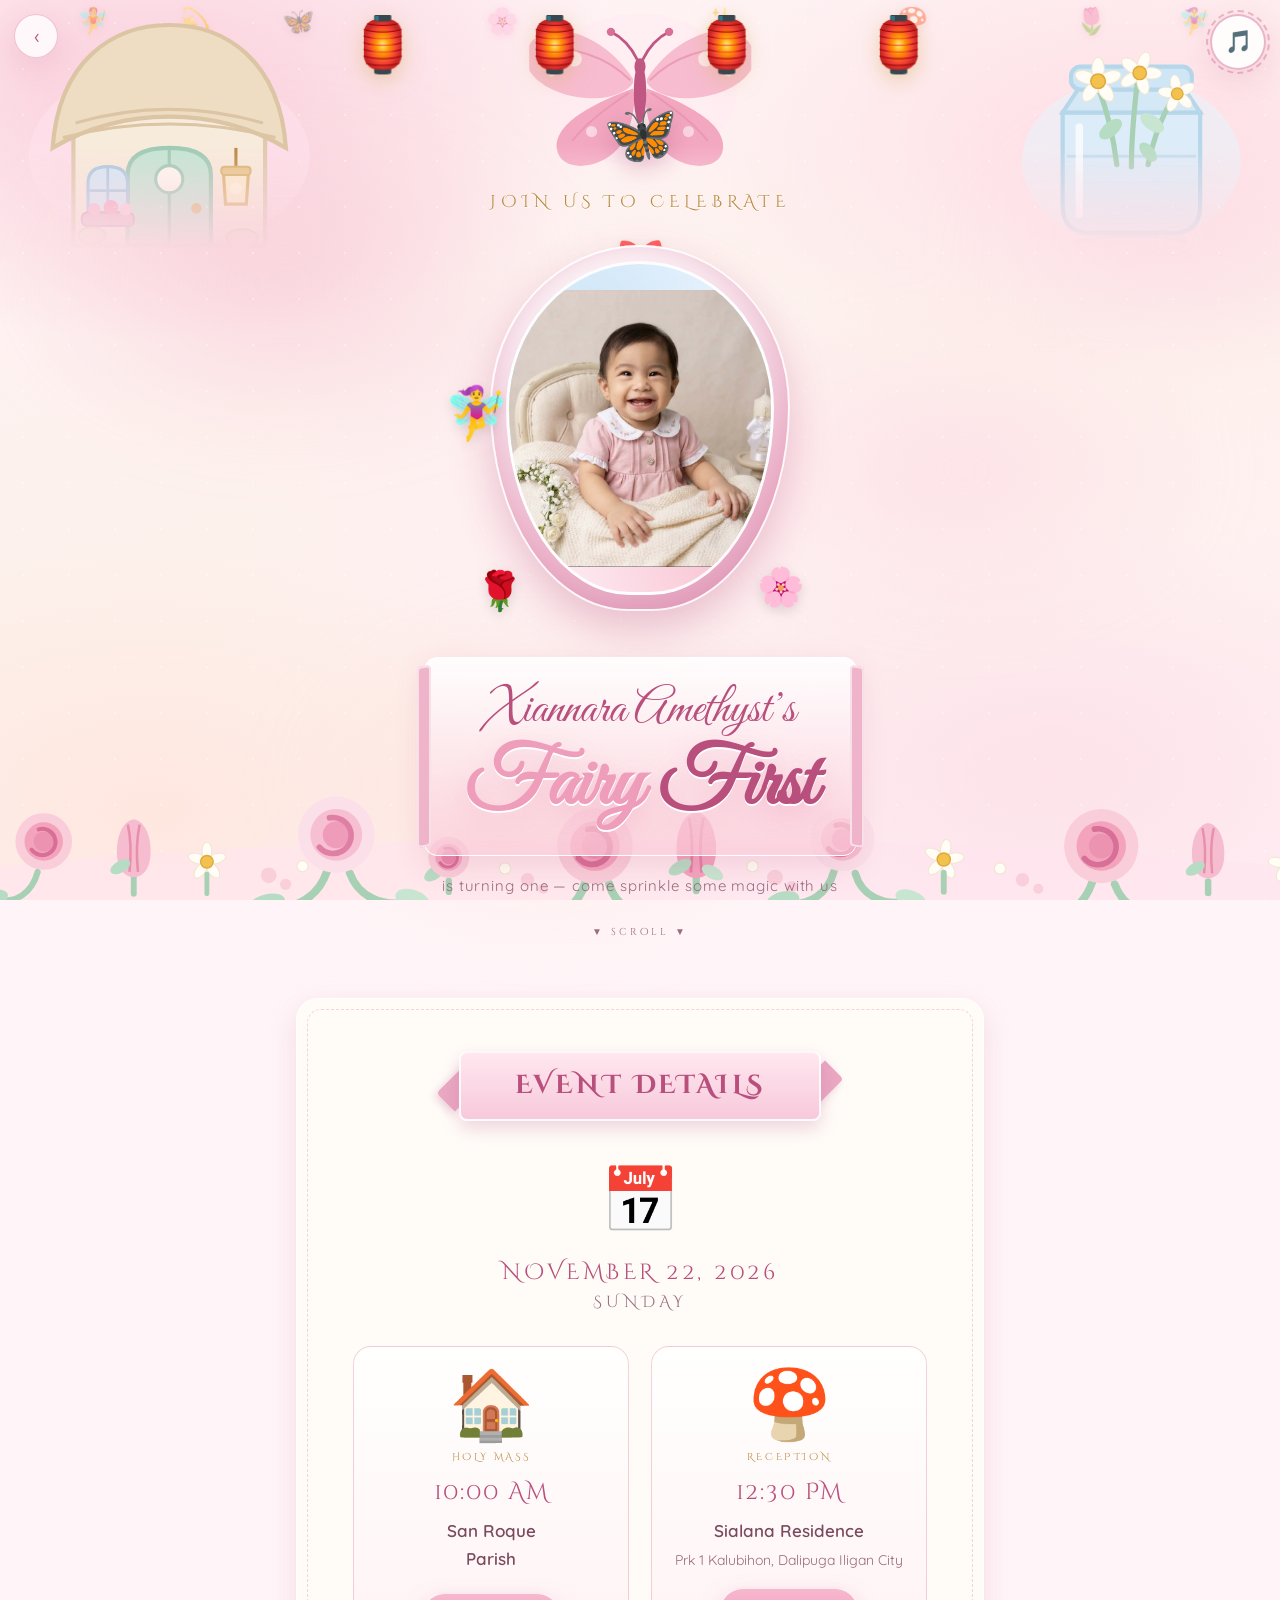
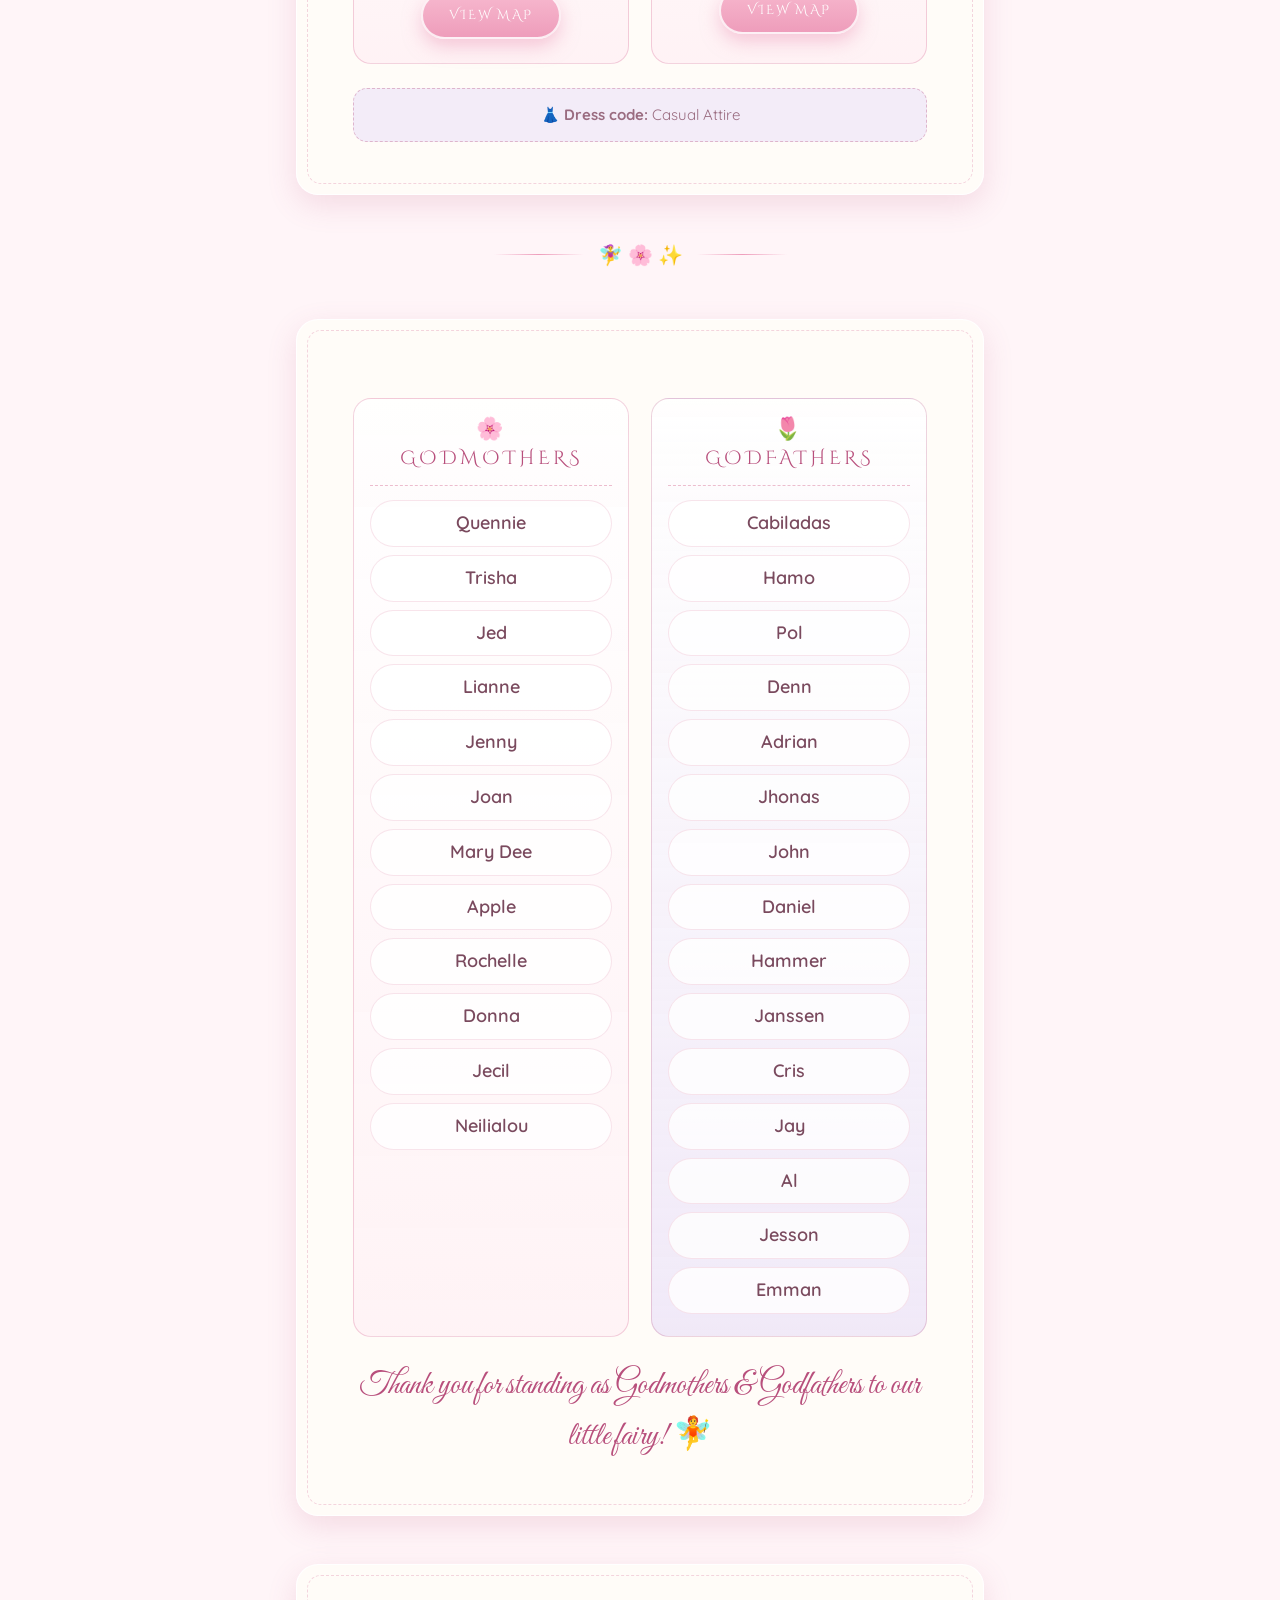
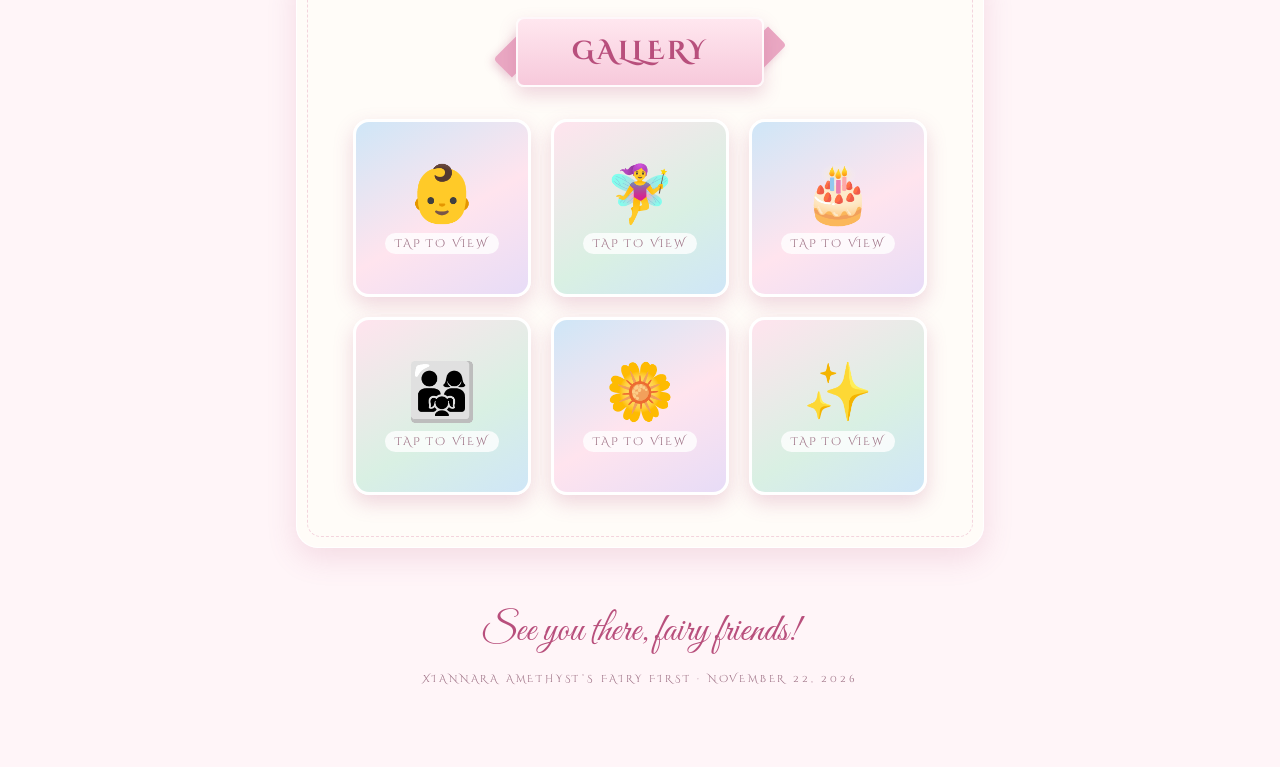
==== invite.html @ 71da9695 "Add files via upload" ====
﻿<!DOCTYPE html>
<html lang="en">
<head>
  <meta charset="UTF-8" />
  <meta name="viewport" content="width=device-width, initial-scale=1, viewport-fit=cover" />
  <meta name="theme-color" content="#fff1f5" />
  <meta name="description" content="Join us to celebrate Jana Elouise's Fairy First birthday — August 1, 2026." />
  <title>Xiannara Amethyst&rsquo;s Fairy First &mdash; Invitation</title>

  <link rel="preconnect" href="https://fonts.googleapis.com" />
  <link rel="preconnect" href="https://fonts.gstatic.com" crossorigin />
  <link
    href="https://fonts.googleapis.com/css2?family=Cinzel+Decorative:wght@400;700&family=Great+Vibes&family=Quicksand:wght@400;500;600;700&display=swap"
    rel="stylesheet"
  />
  <link rel="stylesheet" href="css/style.css" />
</head>
<body>
  <div class="bg" aria-hidden="true"></div>

  <div class="floaters" aria-hidden="true">
    <span>🧚</span><span>🦋</span><span>🌸</span><span>✨</span>
    <span>🍄</span><span>🌷</span><span>🧚‍♀️</span><span>💫</span>
  </div>

  <div class="top-deco" aria-hidden="true">
    <!-- fairy door house -->
    <svg class="td-house" viewBox="0 0 300 240">
      <ellipse cx="150" cy="150" rx="135" ry="88" fill="#ffe4ee" opacity=".55"/>
      <path d="M58 236 L58 132 C58 66 100 44 150 44 C200 44 242 66 242 132 L242 236 Z" fill="#f7ebdb" stroke="#e0caae" stroke-width="4"/>
      <path d="M38 142 C44 58 96 24 150 24 C204 24 256 58 262 142 C228 122 192 112 150 112 C108 112 72 122 38 142 Z" fill="#eeddc3" stroke="#dcc5a4" stroke-width="4"/>
      <path d="M60 118 Q150 92 240 118" stroke="#dcc5a4" stroke-width="3" fill="none"/>
      <path d="M48 132 Q150 106 252 132" stroke="#dcc5a4" stroke-width="3" fill="none"/>
      <path d="M110 236 L110 168 Q110 142 150 142 Q190 142 190 168 L190 236 Z" fill="#c3e5d3" stroke="#9dcbb4" stroke-width="4"/>
      <line x1="150" y1="144" x2="150" y2="236" stroke="#9dcbb4" stroke-width="3"/>
      <circle cx="150" cy="172" r="13" fill="#fdf9f0" stroke="#9dcbb4" stroke-width="3"/>
      <circle cx="176" cy="200" r="5" fill="#d9b36a"/>
      <path d="M72 204 L72 176 Q72 160 91 160 Q110 160 110 176 L110 204 Z" fill="#d3e9f6" stroke="#a9c9e0" stroke-width="3"/>
      <line x1="91" y1="161" x2="91" y2="204" stroke="#a9c9e0" stroke-width="2.5"/>
      <line x1="73" y1="183" x2="109" y2="183" stroke="#a9c9e0" stroke-width="2.5"/>
      <rect x="66" y="204" width="50" height="13" rx="5" fill="#e5b7c8" stroke="#d29cb4" stroke-width="2"/>
      <circle cx="78" cy="201" r="6" fill="#f6b6cb"/>
      <circle cx="94" cy="199" r="7" fill="#f4a3bd"/>
      <circle cx="108" cy="201" r="6" fill="#f8cdd9"/>
      <g transform="translate(214 180)">
        <line x1="0" y1="-38" x2="0" y2="-14" stroke="#b8893f" stroke-width="3"/>
        <path d="M-12 -14 L12 -14 L10 16 L-10 16 Z" fill="#fbeec9" stroke="#d9b36a" stroke-width="3"/>
        <circle cx="0" cy="1" r="6" fill="#fff6da"/>
        <rect x="-14" y="-20" width="28" height="8" rx="3" fill="#e6c889" stroke="#d9b36a" stroke-width="2"/>
      </g>
      <ellipse cx="76" cy="226" rx="13" ry="8" fill="#f0e2ce" stroke="#dfc9ad" stroke-width="2"/>
      <ellipse cx="220" cy="228" rx="15" ry="8" fill="#f0e2ce" stroke="#dfc9ad" stroke-width="2"/>
    </svg>

    <!-- big pink butterfly -->
    <svg class="td-butterfly" viewBox="0 0 320 260">
      <ellipse cx="160" cy="130" rx="140" ry="110" fill="#ffe9f1" opacity=".5"/>
      <g transform="translate(160 120)">
        <path d="M-10 -6 C-55 -75 -135 -95 -160 -55 C-182 -20 -135 20 -70 22 C-40 23 -18 12 -10 0 Z" fill="#f7bcd0"/>
        <path d="M-10 8 C-55 25 -125 55 -120 95 C-116 128 -62 128 -32 95 C-16 77 -8 42 -8 20 Z" fill="#f3a8c1"/>
        <path d="M10 -6 C55 -75 135 -95 160 -55 C182 -20 135 20 70 22 C40 23 18 12 10 0 Z" fill="#f7bcd0"/>
        <path d="M10 8 C55 25 125 55 120 95 C116 128 62 128 32 95 C16 77 8 42 8 20 Z" fill="#f3a8c1"/>
        <path d="M-14 -4 C-50 -40 -100 -55 -140 -45" stroke="#e78fab" stroke-width="3" fill="none" opacity=".7"/>
        <path d="M14 -4 C50 -40 100 -55 140 -45" stroke="#e78fab" stroke-width="3" fill="none" opacity=".7"/>
        <path d="M-16 14 C-46 34 -80 58 -98 84" stroke="#e78fab" stroke-width="3" fill="none" opacity=".6"/>
        <path d="M16 14 C46 34 80 58 98 84" stroke="#e78fab" stroke-width="3" fill="none" opacity=".6"/>
        <ellipse cx="0" cy="14" rx="9" ry="44" fill="#c05783"/>
        <ellipse cx="0" cy="-24" rx="8" ry="12" fill="#c05783"/>
        <path d="M-4 -34 C-16 -58 -30 -68 -42 -74" stroke="#c05783" stroke-width="4" fill="none" stroke-linecap="round"/>
        <path d="M4 -34 C16 -58 30 -68 42 -74" stroke="#c05783" stroke-width="4" fill="none" stroke-linecap="round"/>
        <circle cx="-42" cy="-74" r="6" fill="#d76f96"/>
        <circle cx="42" cy="-74" r="6" fill="#d76f96"/>
        <circle cx="-95" cy="-35" r="11" fill="#fff" opacity=".65"/>
        <circle cx="95" cy="-35" r="11" fill="#fff" opacity=".65"/>
        <circle cx="-70" cy="70" r="8" fill="#fff" opacity=".55"/>
        <circle cx="70" cy="70" r="8" fill="#fff" opacity=".55"/>
        <circle cx="-128" cy="-16" r="6" fill="#fce7ef" opacity=".9"/>
        <circle cx="128" cy="-16" r="6" fill="#fce7ef" opacity=".9"/>
      </g>
    </svg>

    <!-- mason jar with daisies -->
    <svg class="td-jar" viewBox="0 0 260 240">
      <ellipse cx="130" cy="155" rx="105" ry="80" fill="#e8f3fb" opacity=".6"/>
      <path d="M64 108 L64 198 Q64 224 92 224 L168 224 Q196 224 196 198 L196 108 Z" fill="#dbedf8" fill-opacity=".92" stroke="#b6d6ea" stroke-width="4"/>
      <path d="M64 108 L80 84 L180 84 L196 108 Z" fill="#d3e9f6" fill-opacity=".92" stroke="#b6d6ea" stroke-width="4"/>
      <rect x="72" y="64" width="116" height="22" rx="9" fill="#cfe6f7" stroke="#b6d6ea" stroke-width="4"/>
      <path d="M68 150 L192 150" stroke="#b6d6ea" stroke-width="3" opacity=".65"/>
      <path d="M80 122 L80 206" stroke="#ffffff" stroke-width="7" stroke-linecap="round" opacity=".75"/>
      <g fill="none" stroke-linecap="round">
        <path d="M116 158 C112 126 106 104 98 84" stroke="#a8d0b4" stroke-width="5"/>
        <path d="M130 160 C130 126 133 102 136 76" stroke="#a8d0b4" stroke-width="5"/>
        <path d="M146 158 C152 130 160 110 170 94" stroke="#a8d0b4" stroke-width="5"/>
      </g>
      <ellipse cx="110" cy="124" rx="13" ry="7" transform="rotate(-40 110 124)" fill="#b7dcc4"/>
      <ellipse cx="150" cy="118" rx="13" ry="7" transform="rotate(35 150 118)" fill="#c8e5d1"/>
      <ellipse cx="146" cy="146" rx="11" ry="6" transform="rotate(50 146 146)" fill="#b7dcc4"/>
      <g transform="translate(98 78)">
        <g fill="#fffdf5" stroke="#f0e6d2" stroke-width="1">
          <ellipse rx="6" ry="11" transform="rotate(0) translate(0 -12)"/>
          <ellipse rx="6" ry="11" transform="rotate(72) translate(0 -12)"/>
          <ellipse rx="6" ry="11" transform="rotate(144) translate(0 -12)"/>
          <ellipse rx="6" ry="11" transform="rotate(216) translate(0 -12)"/>
          <ellipse rx="6" ry="11" transform="rotate(288) translate(0 -12)"/>
        </g>
        <circle r="7" fill="#f2c14e" stroke="#e0a93a" stroke-width="1.5"/>
      </g>
      <g transform="translate(138 70) scale(.92)">
        <g fill="#fffdf5" stroke="#f0e6d2" stroke-width="1">
          <ellipse rx="6" ry="11" transform="rotate(20) translate(0 -12)"/>
          <ellipse rx="6" ry="11" transform="rotate(92) translate(0 -12)"/>
          <ellipse rx="6" ry="11" transform="rotate(164) translate(0 -12)"/>
          <ellipse rx="6" ry="11" transform="rotate(236) translate(0 -12)"/>
          <ellipse rx="6" ry="11" transform="rotate(308) translate(0 -12)"/>
        </g>
        <circle r="7" fill="#f2c14e" stroke="#e0a93a" stroke-width="1.5"/>
      </g>
      <g transform="translate(174 90) scale(.8)">
        <g fill="#fffdf5" stroke="#f0e6d2" stroke-width="1">
          <ellipse rx="6" ry="11" transform="rotate(-10) translate(0 -12)"/>
          <ellipse rx="6" ry="11" transform="rotate(62) translate(0 -12)"/>
          <ellipse rx="6" ry="11" transform="rotate(134) translate(0 -12)"/>
          <ellipse rx="6" ry="11" transform="rotate(206) translate(0 -12)"/>
          <ellipse rx="6" ry="11" transform="rotate(278) translate(0 -12)"/>
        </g>
        <circle r="7" fill="#f2c14e" stroke="#e0a93a" stroke-width="1.5"/>
      </g>
      <path d="M76 232 Q130 222 184 232" stroke="#b6d6ea" stroke-width="3" fill="none" opacity=".5"/>
    </svg>
  </div>

  <div class="bot-deco" aria-hidden="true">
    <svg viewBox="0 0 1200 160" preserveAspectRatio="xMidYMax slice">
      <ellipse cx="600" cy="168" rx="720" ry="62" fill="#ffe4ee" opacity=".6"/>

      <!-- left cluster -->
      <g transform="translate(70 108) scale(.9)">
        <path d="M-6 30 C-12 52 -28 60 -44 58" stroke="#a8d0b4" stroke-width="6" fill="none" stroke-linecap="round"/>
        <ellipse cx="-50" cy="56" rx="15" ry="8" transform="rotate(-15 -50 56)" fill="#b7dcc4"/>
        <circle r="28" fill="#f9cdd9"/><circle r="19" fill="#f4a3bd"/><circle r="10" fill="#ec93b2"/>
        <path d="M-5 -12 A13 13 0 1 1 -12 8" fill="none" stroke="#d76f96" stroke-width="4" stroke-linecap="round"/>
      </g>
      <g transform="translate(150 120) scale(.75)">
        <path d="M0 26 L0 46" stroke="#a8d0b4" stroke-width="7" stroke-linecap="round"/>
        <path d="M-20 -4 C-20 -30 -8 -42 0 -42 C8 -42 20 -30 20 -4 C20 16 11 26 0 26 C-11 26 -20 16 -20 -4 Z" fill="#f6bcd0"/>
        <path d="M-7 -36 C-3 -18 -3 0 -5 20" stroke="#e78fab" stroke-width="3" fill="none"/>
        <path d="M7 -36 C3 -18 3 0 5 20" stroke="#e78fab" stroke-width="3" fill="none"/>
        <ellipse cx="-16" cy="14" rx="13" ry="7" transform="rotate(-30 -16 14)" fill="#b7dcc4"/>
      </g>
      <g transform="translate(215 126) scale(.62)">
        <g fill="#fffdf5" stroke="#f0e6d2" stroke-width="1.5">
          <ellipse rx="7" ry="13" transform="rotate(0) translate(0 -15)"/>
          <ellipse rx="7" ry="13" transform="rotate(72) translate(0 -15)"/>
          <ellipse rx="7" ry="13" transform="rotate(144) translate(0 -15)"/>
          <ellipse rx="7" ry="13" transform="rotate(216) translate(0 -15)"/>
          <ellipse rx="7" ry="13" transform="rotate(288) translate(0 -15)"/>
        </g>
        <circle r="9" fill="#f2c14e" stroke="#e0a93a" stroke-width="2"/>
        <path d="M0 18 L0 46" stroke="#a8d0b4" stroke-width="7" stroke-linecap="round"/>
      </g>

      <!-- mid-left cluster -->
      <g transform="translate(330 102)">
        <path d="M-8 32 C-16 56 -36 66 -56 64" stroke="#a8d0b4" stroke-width="7" fill="none" stroke-linecap="round"/>
        <ellipse cx="-62" cy="62" rx="17" ry="9" transform="rotate(-15 -62 62)" fill="#b7dcc4"/>
        <path d="M12 34 C20 56 42 64 62 60" stroke="#a8d0b4" stroke-width="7" fill="none" stroke-linecap="round"/>
        <ellipse cx="68" cy="58" rx="16" ry="9" transform="rotate(20 68 58)" fill="#c8e5d1"/>
        <circle r="34" fill="#fbe0e9"/><circle r="23" fill="#f7bfd2"/><circle r="12" fill="#ef9cbb"/>
        <path d="M-6 -15 A16 16 0 1 1 -15 11" fill="none" stroke="#e07fa4" stroke-width="5" stroke-linecap="round"/>
      </g>
      <g transform="translate(430 122) scale(.7)">
        <path d="M0 30 L0 44" stroke="#a8d0b4" stroke-width="8" stroke-linecap="round"/>
        <ellipse cx="-18" cy="20" rx="15" ry="8" transform="rotate(-35 -18 20)" fill="#b7dcc4"/>
        <circle r="26" fill="#f9cdd9"/><circle r="17" fill="#f2a7c0"/><circle r="9" fill="#e887ab"/>
        <path d="M-5 -11 A12 12 0 1 1 -11 7" fill="none" stroke="#d76f96" stroke-width="4" stroke-linecap="round"/>
      </g>

      <!-- center cluster -->
      <g transform="translate(560 112) scale(1.05)">
        <path d="M-8 30 C-14 52 -32 62 -50 60" stroke="#a8d0b4" stroke-width="7" fill="none" stroke-linecap="round"/>
        <ellipse cx="-56" cy="58" rx="16" ry="9" transform="rotate(-15 -56 58)" fill="#b7dcc4"/>
        <path d="M12 32 C18 54 40 62 58 58" stroke="#a8d0b4" stroke-width="7" fill="none" stroke-linecap="round"/>
        <ellipse cx="64" cy="56" rx="15" ry="8" transform="rotate(20 64 56)" fill="#c8e5d1"/>
        <circle r="32" fill="#f9cdd9"/><circle r="21" fill="#f4a3bd"/><circle r="11" fill="#ec93b2"/>
        <path d="M-6 -14 A15 15 0 1 1 -14 10" fill="none" stroke="#d76f96" stroke-width="5" stroke-linecap="round"/>
      </g>
      <g transform="translate(650 118) scale(.8)">
        <path d="M0 28 L0 42" stroke="#a8d0b4" stroke-width="8" stroke-linecap="round"/>
        <path d="M-22 -4 C-22 -32 -9 -45 0 -45 C9 -45 22 -32 22 -4 C22 18 12 28 0 28 C-12 28 -22 18 -22 -4 Z" fill="#f4a3bd"/>
        <path d="M-8 -39 C-4 -20 -4 2 -6 22" stroke="#e07fa4" stroke-width="3" fill="none"/>
        <path d="M8 -39 C4 -20 4 2 6 22" stroke="#e07fa4" stroke-width="3" fill="none"/>
        <ellipse cx="-18" cy="16" rx="14" ry="7" transform="rotate(-30 -18 16)" fill="#b7dcc4"/>
        <ellipse cx="18" cy="22" rx="13" ry="7" transform="rotate(30 18 22)" fill="#c8e5d1"/>
      </g>

      <!-- mid-right cluster -->
      <g transform="translate(780 106) scale(.95)">
        <path d="M-8 30 C-14 52 -32 62 -50 60" stroke="#a8d0b4" stroke-width="7" fill="none" stroke-linecap="round"/>
        <ellipse cx="-56" cy="58" rx="16" ry="9" transform="rotate(-15 -56 58)" fill="#b7dcc4"/>
        <path d="M12 32 C18 54 40 62 58 58" stroke="#a8d0b4" stroke-width="7" fill="none" stroke-linecap="round"/>
        <ellipse cx="64" cy="56" rx="15" ry="8" transform="rotate(20 64 56)" fill="#c8e5d1"/>
        <circle r="30" fill="#fbe0e9"/><circle r="20" fill="#f7bfd2"/><circle r="10" fill="#ef9cbb"/>
        <path d="M-6 -13 A14 14 0 1 1 -13 9" fill="none" stroke="#e07fa4" stroke-width="5" stroke-linecap="round"/>
      </g>
      <g transform="translate(870 124) scale(.65)">
        <g fill="#fffdf5" stroke="#f0e6d2" stroke-width="1.5">
          <ellipse rx="7" ry="13" transform="rotate(10) translate(0 -15)"/>
          <ellipse rx="7" ry="13" transform="rotate(82) translate(0 -15)"/>
          <ellipse rx="7" ry="13" transform="rotate(154) translate(0 -15)"/>
          <ellipse rx="7" ry="13" transform="rotate(226) translate(0 -15)"/>
          <ellipse rx="7" ry="13" transform="rotate(298) translate(0 -15)"/>
        </g>
        <circle r="9" fill="#f2c14e" stroke="#e0a93a" stroke-width="2"/>
        <path d="M0 18 L0 44" stroke="#a8d0b4" stroke-width="8" stroke-linecap="round"/>
      </g>

      <!-- right cluster -->
      <g transform="translate(1010 112)">
        <path d="M-8 32 C-16 56 -36 66 -56 64" stroke="#a8d0b4" stroke-width="7" fill="none" stroke-linecap="round"/>
        <ellipse cx="-62" cy="62" rx="17" ry="9" transform="rotate(-15 -62 62)" fill="#b7dcc4"/>
        <path d="M12 34 C20 56 42 64 62 60" stroke="#a8d0b4" stroke-width="7" fill="none" stroke-linecap="round"/>
        <ellipse cx="68" cy="58" rx="16" ry="9" transform="rotate(20 68 58)" fill="#c8e5d1"/>
        <circle r="33" fill="#f9cdd9"/><circle r="22" fill="#f4a3bd"/><circle r="11" fill="#ec93b2"/>
        <path d="M-6 -15 A16 16 0 1 1 -15 11" fill="none" stroke="#d76f96" stroke-width="5" stroke-linecap="round"/>
      </g>
      <g transform="translate(1105 122) scale(.72)">
        <path d="M0 30 L0 44" stroke="#a8d0b4" stroke-width="8" stroke-linecap="round"/>
        <path d="M-20 -4 C-20 -30 -8 -42 0 -42 C8 -42 20 -30 20 -4 C20 16 11 26 0 26 C-11 26 -20 16 -20 -4 Z" fill="#f6bcd0"/>
        <path d="M-7 -36 C-3 -18 -3 0 -5 20" stroke="#e78fab" stroke-width="3" fill="none"/>
        <path d="M7 -36 C3 -18 3 0 5 20" stroke="#e78fab" stroke-width="3" fill="none"/>
        <ellipse cx="-16" cy="14" rx="13" ry="7" transform="rotate(-30 -16 14)" fill="#b7dcc4"/>
      </g>
      <g transform="translate(1175 128) scale(.6)">
        <g fill="#fffdf5" stroke="#f0e6d2" stroke-width="1.5">
          <ellipse rx="7" ry="13" transform="rotate(-8) translate(0 -15)"/>
          <ellipse rx="7" ry="13" transform="rotate(64) translate(0 -15)"/>
          <ellipse rx="7" ry="13" transform="rotate(136) translate(0 -15)"/>
          <ellipse rx="7" ry="13" transform="rotate(208) translate(0 -15)"/>
          <ellipse rx="7" ry="13" transform="rotate(280) translate(0 -15)"/>
        </g>
        <circle r="9" fill="#f2c14e" stroke="#e0a93a" stroke-width="2"/>
        <path d="M0 18 L0 42" stroke="#a8d0b4" stroke-width="8" stroke-linecap="round"/>
      </g>

      <!-- tiny filler blossoms -->
      <g fill="#f9cdd9" opacity=".9">
        <circle cx="270" cy="138" r="7"/><circle cx="285" cy="146" r="5"/>
        <circle cx="500" cy="142" r="6"/><circle cx="514" cy="150" r="4.5"/>
        <circle cx="720" cy="140" r="7"/><circle cx="735" cy="148" r="5"/>
        <circle cx="940" cy="142" r="6"/><circle cx="954" cy="150" r="4.5"/>
      </g>
      <g fill="#fffdf5" stroke="#f0e6d2" stroke-width="1">
        <circle cx="300" cy="130" r="5"/><circle cx="480" cy="132" r="5"/>
        <circle cx="700" cy="130" r="5"/><circle cx="920" cy="132" r="5"/>
      </g>
    </svg>
  </div>

  <a class="back-home" href="index.html" aria-label="Back to the invitation cover">‹</a>

  <button class="music-btn" id="musicBtn" type="button" aria-label="Play or pause music" aria-pressed="false">
    <span class="ring" aria-hidden="true"></span>
    <span class="note" aria-hidden="true">🎵</span>
  </button>

  <audio id="bgMusic" loop preload="none">
    <!-- Replace src with your own audio file, e.g. music/fairy-song.mp3 -->
    <source src="https://www.soundhelix.com/examples/mp3/SoundHelix-Song-8.mp3" type="audio/mpeg" />
  </audio>

  <main class="invite-page">

    <!-- ============ HERO ============ -->
    <section class="hero" id="hero">
      <div class="lanterns" aria-hidden="true">
        <span class="lantern">🏮</span>
        <span class="lantern">🏮</span>
        <span class="lantern">🏮</span>
        <span class="lantern">🏮</span>
      </div>

      <span class="hero-butterfly" aria-hidden="true">🦋</span>

      <p class="join">Join us to celebrate</p>

      <div class="frame">
        <span class="deco bow" aria-hidden="true">🎀</span>
        <div class="frame-ring">
          <div class="frame-photo">
             <img src="images/xian.png" />
          </div>
        </div>
        <span class="deco flower-a" aria-hidden="true">🌹</span>
        <span class="deco flower-b" aria-hidden="true">🌸</span>
        <span class="deco fairy" aria-hidden="true">🧚‍♀️</span>
      </div>

      <div class="name-banner">
        <p class="possessive">Xiannara Amethyst&rsquo;s</p>
        <h1 class="theme-title">Fairy <em>First</em></h1>
      </div>

      <p class="hero-note">is turning one &mdash; come sprinkle some magic with us</p>
      <p class="scroll-cue" aria-hidden="true">▼ scroll ▼</p>
    </section>

    <!-- ============ EVENT DETAILS ============ -->
    <section class="panel reveal" id="details" aria-labelledby="detailsTitle">
      <div class="center">
        <h2 class="ribbon" id="detailsTitle">Event Details</h2>
      </div>

      <div class="date-block">
        <div class="cal" aria-hidden="true">📅</div>
        <p class="full-date">November 22, 2026</p>
        <p class="day">Sunday</p>
      </div>

      <div class="events">
        <article class="event-card">
          <div class="house" aria-hidden="true">🏠</div>
          <p class="label">Holy Mass</p>
          <p class="time">10:00 AM</p>
          <p class="place">San Roque <br />Parish</p>
          <p class="addr"></p>
          <a
            class="map-btn"
            href="https://maps.app.goo.gl/FaNZyh8EHgMyLXns8"
            target="_blank"
            rel="noopener noreferrer"
          >View Map</a>
        </article>

        <article class="event-card">
          <div class="house" aria-hidden="true">🍄</div>
          <p class="label">Reception</p>
          <p class="time">12:30 PM</p>
          <p class="place">Sialana Residence</p>
          <p class="addr">Prk 1 Kalubihon, Dalipuga Iligan City</p>
          <a
            class="map-btn"
            href="https://maps.app.goo.gl/Wrno54uVsXDygao59"
            target="_blank"
            rel="noopener noreferrer"
          >View Map</a>
        </article>
      </div>

      <p class="dress-note">👗 <strong>Dress code:</strong> Casual Attire </p>
    </section>

    <div class="divider" id="detailsDivider">🧚‍♀️ 🌸 ✨</div>

    <!-- ============ GODPARENTS ============ -->
    <section class="panel reveal" id="godparents" aria-labelledby="godparentsTitle">
      <div class="godparents-grid">
        <div class="gp-col">
          <p class="gp-heading" id="godparentsTitle"><span class="gp-ico" aria-hidden="true">🌸</span><span class="gp-name">Godmothers</span></p>
          <ul class="gp-list">
            <li>Quennie</li>
            <li>Trisha</li>
            <li>Jed</li>
            <li>Lianne</li>
            <li>Jenny</li>
            <li>Joan</li>
            <li>Mary Dee</li>
            <li>Apple</li>
            <li>Rochelle</li>
            <li>Donna</li>
            <li>Jecil</li>
            <li>Neilialou</li>
          </ul>
        </div>

        <div class="gp-col">
          <p class="gp-heading"><span class="gp-ico" aria-hidden="true">🌷</span><span class="gp-name">Godfathers</span></p>
          <ul class="gp-list">
            <li>Cabiladas</li>
            <li>Hamo</li>
            <li>Pol</li>
            <li>Denn</li>
            <li>Adrian</li>
            <li>Jhonas</li>
            <li>John</li>
            <li>Daniel</li>
            <li>Hammer</li>
            <li>Janssen</li>
            <li>Cris</li>
            <li>Jay</li>
            <li>Al</li>
            <li>Jesson</li>
            <li>Emman</li>
          </ul>
        </div>
      </div>

      <p class="gp-thanks">Thank you for standing as Godmothers &amp; Godfathers to our little fairy! 🧚</p>
    </section>


    <!-- ============ GALLERY ============ -->
    <section class="panel reveal" id="gallery" aria-labelledby="galleryTitle">
      <div class="center">
        <h2 class="ribbon" id="galleryTitle">Gallery</h2>
      </div>

      <div class="gallery-grid">
        <button class="gallery-item" type="button" data-label="Baby Jana">
          <span class="g-emoji" aria-hidden="true">👶</span>
          <span class="g-label">Tap to view</span>
        </button>
        <button class="gallery-item" type="button" data-label="Fairy outfit">
          <span class="g-emoji" aria-hidden="true">🧚‍♀️</span>
          <span class="g-label">Tap to view</span>
        </button>
        <button class="gallery-item" type="button" data-label="Cake smash">
          <span class="g-emoji" aria-hidden="true">🎂</span>
          <span class="g-label">Tap to view</span>
        </button>
        <button class="gallery-item" type="button" data-label="With family">
          <span class="g-emoji" aria-hidden="true">👨‍👩‍👧</span>
          <span class="g-label">Tap to view</span>
        </button>
        <button class="gallery-item" type="button" data-label="Flower crown">
          <span class="g-emoji" aria-hidden="true">🌼</span>
          <span class="g-label">Tap to view</span>
        </button>
        <button class="gallery-item" type="button" data-label="Twinkle twinkle">
          <span class="g-emoji" aria-hidden="true">✨</span>
          <span class="g-label">Tap to view</span>
        </button>
      </div>
    </section>

    <footer class="footer reveal">
      See you there, fairy friends!
      <small>Xiannara Amethyst&rsquo;s Fairy First &middot; November 22, 2026</small>
    </footer>
  </main>

  <!-- Lightbox -->
  <div class="lightbox" id="lightbox" role="dialog" aria-modal="true" aria-label="Photo preview">
    <button class="lightbox-close" id="lightboxClose" type="button" aria-label="Close preview">✕</button>
    <div class="lightbox-inner">
      <span class="g-emoji" id="lightboxEmoji">✨</span>
      <span class="g-label" id="lightboxLabel">Photo</span>
    </div>
  </div>

  <script src="js/main.js"></script>
</body>
</html>
---- css/style.css ----
/* ============================================================
   Fairy First — Invitation Website
   Palette: pastel pink / mint / cream / lavender
   ============================================================ */

:root {
  --pink-1: #fff1f5;
  --pink-2: #ffe1ea;
  --pink-3: #f9c6d5;
  --pink-4: #ee9dbb;
  --rose: #d76f96;
  --rose-deep: #b84f7c;
  --mint: #d9f0e3;
  --sky: #cfe6f7;
  --lav: #e7dcf7;
  --cream: #fdf8ee;
  --gold: #d9b36a;
  --gold-deep: #b8893f;
  --ink: #7a4a5e;
  --ink-soft: #9a6c80;
  --shadow: 0 10px 30px rgba(184, 79, 124, 0.16);
  --radius: 22px;
  --font-script: "Great Vibes", "Parisienne", cursive;
  --font-display: "Cinzel Decorative", "Georgia", serif;
  --font-body: "Quicksand", "Segoe UI", system-ui, sans-serif;
}

* { margin: 0; padding: 0; box-sizing: border-box; }

html { scroll-behavior: smooth; -webkit-text-size-adjust: 100%; }

body {
  font-family: var(--font-body);
  color: var(--ink);
  background: #fff5f8;
  min-height: 100dvh;
  overflow-x: hidden;
  line-height: 1.6;
}

img { max-width: 100%; display: block; }
a { color: inherit; }

/* ---------- Pink watercolor backdrop ---------- */
.bg {
  position: fixed;
  inset: 0;
  z-index: -2;
  background:
    radial-gradient(60% 45% at 12% 10%, rgba(249, 198, 213, 0.8), transparent 62%),
    radial-gradient(55% 42% at 88% 16%, rgba(255, 216, 228, 0.75), transparent 62%),
    radial-gradient(55% 45% at 82% 86%, rgba(252, 220, 230, 0.7), transparent 62%),
    radial-gradient(58% 48% at 12% 90%, rgba(255, 226, 214, 0.65), transparent 62%),
    radial-gradient(45% 38% at 50% 55%, rgba(255, 238, 244, 0.9), transparent 70%),
    linear-gradient(165deg, #fff3f7 0%, #fdf1ec 48%, #fff0f5 100%);
}
.bg::before {
  content: "";
  position: absolute;
  inset: -8%;
  background:
    radial-gradient(28% 24% at 26% 34%, rgba(244, 163, 189, 0.32), transparent 70%),
    radial-gradient(24% 22% at 72% 52%, rgba(255, 205, 221, 0.4), transparent 70%),
    radial-gradient(26% 24% at 44% 82%, rgba(255, 219, 204, 0.34), transparent 70%),
    radial-gradient(20% 18% at 86% 30%, rgba(250, 214, 227, 0.38), transparent 70%);
  filter: blur(34px);
}
.bg::after {
  content: "";
  position: absolute;
  inset: 0;
  background-image:
    radial-gradient(rgba(255, 255, 255, 0.85) 1px, transparent 1px),
    radial-gradient(rgba(255, 255, 255, 0.55) 1.5px, transparent 1.5px);
  background-size: 46px 46px, 92px 92px;
  background-position: 0 0, 23px 23px;
  opacity: 0.4;
}

/* ---------- Floating decorations ---------- */
.floaters {
  position: fixed;
  inset: 0;
  z-index: -1;
  pointer-events: none;
  overflow: hidden;
}
.floaters span {
  position: absolute;
  font-size: clamp(16px, 3vw, 26px);
  opacity: 0.42;
  animation: drift linear infinite;
  filter: drop-shadow(0 2px 5px rgba(215, 111, 150, 0.28));
}
@keyframes drift {
  0%   { transform: translate3d(0, 110vh, 0) rotate(0deg); }
  100% { transform: translate3d(6vw, -15vh, 0) rotate(360deg); }
}
.floaters span:nth-child(1)  { left: 6%;  animation-duration: 26s; animation-delay: -2s;  }
.floaters span:nth-child(2)  { left: 22%; animation-duration: 34s; animation-delay: -12s; }
.floaters span:nth-child(3)  { left: 38%; animation-duration: 22s; animation-delay: -6s;  }
.floaters span:nth-child(4)  { left: 55%; animation-duration: 38s; animation-delay: -20s; }
.floaters span:nth-child(5)  { left: 70%; animation-duration: 28s; animation-delay: -9s;  }
.floaters span:nth-child(6)  { left: 84%; animation-duration: 32s; animation-delay: -16s; }
.floaters span:nth-child(7)  { left: 92%; animation-duration: 24s; animation-delay: -3s;  }
.floaters span:nth-child(8)  { left: 14%; animation-duration: 40s; animation-delay: -26s; }

@keyframes twinkle {
  0%, 100% { opacity: 0.25; transform: scale(0.85); }
  50%      { opacity: 0.9;  transform: scale(1.15); }
}

/* ---------- Top decoration strip (fairy house / butterfly / jar) ---------- */
.top-deco {
  position: fixed;
  top: 0;
  left: 0;
  right: 0;
  height: clamp(96px, 22vw, 250px);
  z-index: -1;
  pointer-events: none;
  -webkit-mask-image: linear-gradient(to bottom, #000 58%, transparent 100%);
  mask-image: linear-gradient(to bottom, #000 58%, transparent 100%);
}
.top-deco svg {
  position: absolute;
  top: 0;
  height: 100%;
  width: auto;
}
.td-house  { left: clamp(-24px, 1vw, 40px); }
.td-butterfly { left: 50%; transform: translateX(-50%); height: 72% !important; top: 0; }
.td-jar    { right: clamp(-24px, 1vw, 40px); }

/* ---------- Bottom floral border ---------- */
.bot-deco {
  position: fixed;
  bottom: 0;
  left: 0;
  width: 100%;
  height: clamp(80px, 15vw, 180px);
  z-index: -1;
  pointer-events: none;
  -webkit-mask-image: linear-gradient(to top, #000 55%, transparent 100%);
  mask-image: linear-gradient(to top, #000 55%, transparent 100%);
}
.bot-deco svg {
  display: block;
  width: 100%;
  height: 100%;
}

/* ============================================================
   LANDING PAGE
   ============================================================ */
.landing {
  min-height: 100dvh;
  display: flex;
  flex-direction: column;
  align-items: center;
  justify-content: center;
  gap: clamp(18px, 4vh, 34px);
  padding: 40px 20px 60px;
  text-align: center;
  position: relative;
}

.invited {
  font-family: var(--font-script);
  font-size: clamp(42px, 11vw, 78px);
  color: var(--rose-deep);
  line-height: 1.15;
  text-shadow: 0 2px 0 #fff, 0 8px 24px rgba(215, 111, 150, 0.35);
  animation: softIn 1.2s ease both;
}
.invited .sparkle { color: var(--gold); font-style: normal; }

.subtitle {
  font-family: var(--font-display);
  font-size: clamp(11px, 3vw, 14px);
  letter-spacing: 0.34em;
  text-transform: uppercase;
  color: var(--ink-soft);
  animation: softIn 1.4s 0.15s ease both;
}

@keyframes softIn {
  from { opacity: 0; transform: translateY(14px); }
  to   { opacity: 1; transform: none; }
}

/* ---------- Envelope ---------- */
.envelope-wrap {
  animation: softIn 1.4s 0.3s ease both;
  perspective: 1200px;
}

.envelope {
  --w: clamp(240px, 74vw, 380px);
  position: relative;
  width: var(--w);
  height: calc(var(--w) * 0.66);
  cursor: pointer;
  border: none;
  background: none;
  padding: 0;
  transform-style: preserve-3d;
  transition: transform 0.45s cubic-bezier(0.22, 1, 0.36, 1);
  animation: envelopePulse 3s ease-in-out infinite;
  -webkit-tap-highlight-color: transparent;
}
.envelope:hover { transform: translateY(-6px) scale(1.02); }
.envelope:active { transform: translateY(-2px) scale(0.99); }
.envelope:focus-visible { outline: 3px solid var(--rose); outline-offset: 8px; border-radius: 8px; }

@keyframes envelopePulse {
  0%, 100% { filter: drop-shadow(0 14px 26px rgba(184, 79, 124, 0.28)); }
  50%      { filter: drop-shadow(0 18px 34px rgba(184, 79, 124, 0.45)); }
}

/* pocket body */
.env-body {
  position: absolute;
  inset: 0;
  background: linear-gradient(155deg, #ffd9e5 0%, #f9bfd2 55%, #f4a9c2 100%);
  border-radius: 10px;
  box-shadow: inset 0 0 0 3px rgba(255, 255, 255, 0.55);
  overflow: hidden;
}
.env-body::before,
.env-body::after {
  content: "";
  position: absolute;
  inset: 0;
  background:
    radial-gradient(circle at 20% 30%, rgba(255, 255, 255, 0.5) 0 6px, transparent 7px),
    radial-gradient(circle at 78% 62%, rgba(255, 255, 255, 0.45) 0 5px, transparent 6px),
    radial-gradient(circle at 45% 82%, rgba(255, 255, 255, 0.4) 0 4px, transparent 5px);
}
.env-body::after {
  background:
    linear-gradient(to top left, transparent 49.4%, rgba(255, 255, 255, 0.45) 49.8%, rgba(255, 255, 255, 0.45) 50.2%, transparent 50.6%),
    linear-gradient(to top right, transparent 49.4%, rgba(255, 255, 255, 0.45) 49.8%, rgba(255, 255, 255, 0.45) 50.2%, transparent 50.6%);
}

/* envelope flap (opens) */
.env-flap {
  position: absolute;
  top: 0;
  left: 0;
  width: 100%;
  height: 58%;
  background: linear-gradient(170deg, #ffe6ee, #f8c2d5);
  clip-path: polygon(0 0, 100% 0, 50% 100%);
  transform-origin: top center;
  transition: transform 0.7s cubic-bezier(0.4, 0, 0.2, 1);
  z-index: 4;
  box-shadow: inset 0 0 0 2px rgba(255, 255, 255, 0.5);
}
.envelope.open .env-flap { transform: rotateX(-175deg); z-index: 1; }

/* letter peeking out */
.env-letter {
  position: absolute;
  left: 7%;
  bottom: 8%;
  width: 86%;
  height: 78%;
  background: linear-gradient(#fffdf8, #fdf3f7);
  border-radius: 8px;
  box-shadow: var(--shadow);
  z-index: 2;
  display: flex;
  flex-direction: column;
  align-items: center;
  justify-content: flex-end;
  gap: 4px;
  padding: 0 12px 9%;
  transition: transform 0.75s 0.25s cubic-bezier(0.22, 1, 0.36, 1);
}
.envelope.open .env-letter { transform: translateY(-46%); }
.env-letter b {
  font-family: var(--font-script);
  font-weight: 400;
  font-size: clamp(20px, 6vw, 30px);
  color: var(--rose-deep);
}
.env-letter small {
  font-family: var(--font-display);
  font-size: clamp(8px, 2.4vw, 11px);
  letter-spacing: 0.22em;
  text-transform: uppercase;
  color: var(--ink-soft);
}

/* wax seal */
.env-seal {
  position: absolute;
  top: 46%;
  left: 50%;
  width: clamp(52px, 15vw, 74px);
  aspect-ratio: 1;
  transform: translate(-50%, -50%);
  z-index: 5;
  border-radius: 50%;
  background: radial-gradient(circle at 34% 30%, #f4a3bd, #d76f96 62%, #b84f7c);
  box-shadow: 0 6px 16px rgba(184, 79, 124, 0.45), inset 0 0 0 3px rgba(255, 255, 255, 0.35);
  display: grid;
  place-items: center;
  font-size: clamp(20px, 6vw, 30px);
  transition: transform 0.4s, opacity 0.4s;
}
.envelope.open .env-seal { transform: translate(-50%, -50%) scale(0.4); opacity: 0; }

/* decorative butterflies / flowers on envelope */
.env-deco {
  position: absolute;
  z-index: 6;
  font-size: clamp(16px, 5vw, 26px);
  animation: bob 3.4s ease-in-out infinite;
  filter: drop-shadow(0 2px 3px rgba(0, 0, 0, 0.12));
  pointer-events: none;
}
.env-deco.d1 { top: -8%;  left: 4%;  animation-delay: 0s;   }
.env-deco.d2 { top: -12%; right: 6%; animation-delay: 0.6s; }
.env-deco.d3 { bottom: 6%; left: 6%;  animation-delay: 1.1s; }
.env-deco.d4 { bottom: 4%; right: 7%; animation-delay: 1.7s; }
@keyframes bob {
  0%, 100% { transform: translateY(0) rotate(-6deg); }
  50%      { transform: translateY(-7px) rotate(8deg); }
}

.tap-hint {
  font-family: var(--font-display);
  font-size: clamp(10px, 3.2vw, 13px);
  letter-spacing: 0.24em;
  text-transform: uppercase;
  color: var(--rose-deep);
  background: rgba(255, 255, 255, 0.66);
  border: 1px solid rgba(215, 111, 150, 0.35);
  border-radius: 999px;
  padding: 10px 22px;
  backdrop-filter: blur(6px);
  animation: hintPulse 2.2s ease-in-out infinite;
}
.envelope.open ~ .tap-hint { animation: none; opacity: 0; transition: opacity 0.4s; }
@keyframes hintPulse {
  0%, 100% { transform: scale(1);   box-shadow: 0 0 0 0 rgba(215, 111, 150, 0.35); }
  50%      { transform: scale(1.04); box-shadow: 0 0 0 12px rgba(215, 111, 150, 0); }
}

/* ============================================================
   INVITE PAGE — shared section chrome
   ============================================================ */
.invite-page {
  max-width: 760px;
  margin: 0 auto;
  padding: 0 16px 80px;
  position: relative;
}

.back-home {
  position: fixed;
  top: 14px;
  left: 14px;
  z-index: 40;
  width: 44px;
  height: 44px;
  border-radius: 50%;
  display: grid;
  place-items: center;
  background: rgba(255, 255, 255, 0.8);
  border: 1px solid rgba(215, 111, 150, 0.4);
  color: var(--rose-deep);
  font-size: 20px;
  text-decoration: none;
  backdrop-filter: blur(6px);
  box-shadow: var(--shadow);
  transition: transform 0.25s;
}
.back-home:hover { transform: translateX(-3px) scale(1.06); }

/* music toggle */
.music-btn {
  position: fixed;
  top: 14px;
  right: 14px;
  z-index: 40;
  width: 56px;
  height: 56px;
  border-radius: 50%;
  border: 2px solid rgba(215, 111, 150, 0.5);
  background: rgba(255, 255, 255, 0.85);
  color: var(--rose-deep);
  font-size: 20px;
  cursor: pointer;
  backdrop-filter: blur(6px);
  box-shadow: var(--shadow);
  display: grid;
  place-items: center;
  transition: transform 0.3s;
  -webkit-tap-highlight-color: transparent;
}
.music-btn:hover { transform: scale(1.08); }
.music-btn.playing { animation: spin 6s linear infinite; }
@keyframes spin { to { transform: rotate(360deg); } }
.music-btn .note { font-size: 22px; }
.music-btn .ring {
  position: absolute;
  inset: -6px;
  border-radius: 50%;
  border: 2px dashed rgba(215, 111, 150, 0.45);
  animation: spin 14s linear infinite reverse;
}
.music-btn::after {
  content: "PLAY MUSIC";
  position: absolute;
  top: calc(100% + 8px);
  right: 0;
  font-family: var(--font-display);
  font-size: 8px;
  letter-spacing: 0.16em;
  white-space: nowrap;
  color: var(--ink-soft);
  opacity: 0;
  transition: opacity 0.3s;
}
.music-btn:hover::after { opacity: 1; }

/* section card */
.panel {
  position: relative;
  background: rgba(255, 253, 248, 0.86);
  border: 1px solid rgba(255, 255, 255, 0.9);
  border-radius: var(--radius);
  box-shadow: var(--shadow);
  padding: clamp(26px, 6vw, 48px) clamp(18px, 5vw, 44px);
  margin-top: clamp(26px, 6vh, 48px);
  backdrop-filter: blur(4px);
  overflow: hidden;
}
.panel::before {
  content: "";
  position: absolute;
  inset: 10px;
  border: 1px dashed rgba(215, 111, 150, 0.28);
  border-radius: calc(var(--radius) - 8px);
  pointer-events: none;
}

/* ribbon / banner titles */
.ribbon {
  position: relative;
  display: inline-block;
  margin: 0 auto 6px;
  padding: 12px clamp(26px, 8vw, 54px);
  background: linear-gradient(180deg, #ffe7ef, #f7c9db);
  border: 2px solid rgba(255, 255, 255, 0.85);
  border-radius: 8px;
  box-shadow: 0 8px 18px rgba(184, 79, 124, 0.22);
  color: var(--rose-deep);
  font-family: var(--font-display);
  font-size: clamp(16px, 5vw, 26px);
  letter-spacing: 0.12em;
  text-transform: uppercase;
  text-align: center;
}
.ribbon::before,
.ribbon::after {
  content: "";
  position: absolute;
  top: 50%;
  width: clamp(16px, 5vw, 26px);
  height: 70%;
  background: #eaa8c3;
  transform: translateY(-50%) rotate(45deg);
  z-index: -1;
  box-shadow: 0 4px 8px rgba(184, 79, 124, 0.25);
}
.ribbon::before { left: -12px;  border-radius: 4px 0 0 4px; }
.ribbon::after  { right: -12px; border-radius: 0 4px 4px 0; }

.center { text-align: center; }
.mt-1 { margin-top: 14px; }
.mt-2 { margin-top: 24px; }

/* scroll reveal */
.reveal {
  opacity: 0;
  transform: translateY(26px);
  transition: opacity 0.8s ease, transform 0.8s cubic-bezier(0.22, 1, 0.36, 1);
}
.reveal.visible { opacity: 1; transform: none; }

/* ============================================================
   HERO
   ============================================================ */
.hero {
  min-height: 100dvh;
  display: flex;
  flex-direction: column;
  justify-content: center;
  align-items: center;
  text-align: center;
  padding: 84px 4px 10px;
  position: relative;
}

.lanterns {
  position: absolute;
  top: 0;
  left: 0;
  right: 0;
  display: flex;
  justify-content: space-around;
  pointer-events: none;
}
.lantern {
  font-size: clamp(30px, 9vw, 54px);
  transform-origin: top center;
  animation: sway 4.5s ease-in-out infinite;
  filter: drop-shadow(0 6px 10px rgba(217, 179, 106, 0.5));
}
.lantern:nth-child(even) { animation-delay: -2.2s; }
@keyframes sway {
  0%, 100% { transform: rotate(-7deg); }
  50%      { transform: rotate(7deg); }
}

.hero-butterfly {
  font-size: clamp(34px, 10vw, 60px);
  animation: flutter 5s ease-in-out infinite;
  filter: drop-shadow(0 6px 12px rgba(184, 79, 124, 0.35));
}
@keyframes flutter {
  0%, 100% { transform: translate(0, 0) rotate(-8deg); }
  25%      { transform: translate(-14px, -10px) rotate(6deg); }
  50%      { transform: translate(10px, -18px) rotate(-4deg); }
  75%      { transform: translate(-6px, -6px) rotate(10deg); }
}

.join {
  font-family: var(--font-display);
  font-size: clamp(12px, 3.6vw, 17px);
  letter-spacing: 0.3em;
  text-transform: uppercase;
  color: var(--gold-deep);
  margin-top: 8px;
  text-shadow: 0 1px 0 #fff;
}

/* ornate oval photo frame */
.frame {
  position: relative;
  width: clamp(210px, 62vw, 300px);
  aspect-ratio: 0.82;
  margin: clamp(18px, 4vw, 30px) auto 6px;
  animation: softIn 1s 0.2s ease both;
}
.frame-ring {
  position: absolute;
  inset: 0;
  border-radius: 50% 50% 46% 46% / 44% 44% 56% 56%;
  background:
    linear-gradient(160deg, #fff 0%, #f6dce7 35%, #edb7cd 70%, #e09dbb 100%);
  padding: clamp(10px, 3vw, 16px);
  box-shadow:
    0 18px 40px rgba(184, 79, 124, 0.3),
    inset 0 0 0 2px rgba(255, 255, 255, 0.9),
    inset 0 0 24px rgba(215, 111, 150, 0.35);
}
.frame-photo {
  position: relative;
  width: 100%;
  height: 100%;
  border-radius: 50% 50% 46% 46% / 44% 44% 56% 56%;
  overflow: hidden;
  background:
    radial-gradient(120% 90% at 30% 15%, #cfe6f7 0%, transparent 55%),
    radial-gradient(120% 90% at 80% 90%, #f9c6d5 0%, transparent 55%),
    linear-gradient(180deg, #eaf4ff, #ffeef4);
  display: flex;
  flex-direction: column;
  align-items: center;
  justify-content: center;
  gap: 4px;
  border: 3px solid rgba(255, 255, 255, 0.9);
}
.frame-photo .avatar { font-size: clamp(64px, 20vw, 100px); line-height: 1; }
.frame-photo .ph-label {
  font-family: var(--font-display);
  font-size: clamp(8px, 2.4vw, 11px);
  letter-spacing: 0.2em;
  text-transform: uppercase;
  color: var(--ink-soft);
  background: rgba(255, 255, 255, 0.75);
  padding: 3px 10px;
  border-radius: 999px;
}

/* frame decorations */
.frame .deco { position: absolute; font-size: clamp(24px, 7vw, 38px); filter: drop-shadow(0 4px 6px rgba(0,0,0,0.12)); }
.frame .bow      { top: -18px; left: 50%; transform: translateX(-50%); animation: bob 3.6s ease-in-out infinite; }
.frame .flower-a { bottom: -10px; left: -14px; animation: bob 4.2s 0.5s ease-in-out infinite; }
.frame .flower-b { bottom: -6px;  right: -14px; animation: bob 3.8s 1.1s ease-in-out infinite; }
.frame .fairy    { top: 34%; left: -46px; font-size: clamp(34px, 10vw, 52px); animation: fairyFloat 4.4s ease-in-out infinite; }
@keyframes fairyFloat {
  0%, 100% { transform: translate(0, 0) rotate(-6deg); }
  50%      { transform: translate(8px, -16px) rotate(8deg); }
}

/* name banner */
.name-banner {
  position: relative;
  margin-top: clamp(24px, 6vw, 40px);
  padding: clamp(16px, 4vw, 26px) clamp(20px, 6vw, 40px);
  background: linear-gradient(180deg, rgba(255, 255, 255, 0.9), rgba(249, 198, 213, 0.65));
  border-radius: 14px;
  box-shadow: var(--shadow);
  border: 1px solid rgba(255, 255, 255, 0.95);
}
.name-banner::before,
.name-banner::after {
  content: "";
  position: absolute;
  top: 8px;
  bottom: 8px;
  width: 14px;
  background: #efb3ca;
  border-radius: 4px;
  box-shadow: inset 0 0 0 2px rgba(255,255,255,0.6);
}
.name-banner::before { left: -8px;  transform: skewY(-8deg); }
.name-banner::after  { right: -8px; transform: skewY(8deg); }

.name-banner .possessive {
  font-family: var(--font-script);
  font-size: clamp(30px, 9vw, 48px);
  color: var(--rose-deep);
  line-height: 1.1;
}
.theme-title {
  font-family: var(--font-script);
  font-size: clamp(46px, 15vw, 82px);
  color: var(--pink-4);
  line-height: 1.05;
  margin-top: 6px;
  text-shadow: 0 2px 0 #fff, 0 10px 26px rgba(238, 157, 187, 0.45);
}
.theme-title em {
  font-style: normal;
  color: var(--rose-deep);
}
.hero-note {
  margin-top: 18px;
  font-size: clamp(12px, 3.4vw, 15px);
  color: var(--ink-soft);
  letter-spacing: 0.06em;
}
.scroll-cue {
  margin-top: 26px;
  font-family: var(--font-display);
  font-size: 10px;
  letter-spacing: 0.3em;
  color: var(--ink-soft);
  animation: bob 2.4s ease-in-out infinite;
}

/* ============================================================
   EVENT DETAILS
   ============================================================ */
.date-block { text-align: center; margin-top: 20px; }
.date-block .cal { font-size: clamp(44px, 13vw, 64px); animation: bob 3.5s ease-in-out infinite; }
.date-block .full-date {
  font-family: var(--font-display);
  font-size: clamp(15px, 4.6vw, 22px);
  letter-spacing: 0.16em;
  color: var(--rose-deep);
  text-transform: uppercase;
  margin-top: 6px;
}
.date-block .day {
  font-family: var(--font-display);
  font-size: clamp(12px, 3.6vw, 16px);
  letter-spacing: 0.3em;
  color: var(--ink-soft);
  text-transform: uppercase;
}

.events {
  display: grid;
  grid-template-columns: 1fr 1fr;
  gap: clamp(10px, 3vw, 22px);
  margin-top: 30px;
}
.event-card {
  background: linear-gradient(180deg, rgba(255,255,255,0.9), rgba(255, 241, 245, 0.9));
  border: 1px solid rgba(215, 111, 150, 0.3);
  border-radius: 18px;
  padding: 22px 16px 24px;
  text-align: center;
  transition: transform 0.3s, box-shadow 0.3s;
}
.event-card:hover { transform: translateY(-5px); box-shadow: var(--shadow); }
.event-card .house { font-size: clamp(48px, 14vw, 68px); line-height: 1; }
.event-card .time {
  font-family: var(--font-display);
  font-size: clamp(17px, 5vw, 23px);
  color: var(--rose-deep);
  letter-spacing: 0.08em;
  margin-top: 10px;
}
.event-card .label {
  font-family: var(--font-display);
  font-size: 10px;
  letter-spacing: 0.26em;
  text-transform: uppercase;
  color: var(--gold-deep);
  margin-top: 12px;
}
.event-card .place {
  font-size: clamp(14px, 4vw, 17px);
  font-weight: 600;
  color: var(--ink);
  margin-top: 6px;
}
.event-card .addr {
  font-size: clamp(12px, 3.4vw, 14px);
  color: var(--ink-soft);
  margin-top: 4px;
}
.map-btn {
  display: inline-block;
  margin-top: 16px;
  padding: 11px 26px;
  border-radius: 999px;
  background: linear-gradient(180deg, #f7b8ce, #ee9dbb);
  color: #fff;
  font-family: var(--font-display);
  font-size: clamp(11px, 3.2vw, 13px);
  letter-spacing: 0.18em;
  text-decoration: none;
  text-transform: uppercase;
  box-shadow: 0 8px 18px rgba(238, 157, 187, 0.5);
  border: 2px solid rgba(255, 255, 255, 0.8);
  transition: transform 0.25s, box-shadow 0.25s;
}
.map-btn:hover { transform: translateY(-3px); box-shadow: 0 12px 24px rgba(238, 157, 187, 0.6); }

.dress-note {
  margin-top: 24px;
  text-align: center;
  font-size: clamp(12px, 3.6vw, 15px);
  color: var(--ink-soft);
  background: rgba(231, 220, 247, 0.5);
  border: 1px dashed rgba(184, 79, 124, 0.35);
  border-radius: 14px;
  padding: 14px 18px;
}

/* ============================================================
   GODPARENTS
   ============================================================ */
.godparents-grid {
  display: grid;
  grid-template-columns: minmax(0, 1fr) minmax(0, 1fr);
  gap: clamp(10px, 3vw, 22px);
  margin-top: 26px;
}
.gp-col {
  min-width: 0;
  background: linear-gradient(180deg, rgba(255, 255, 255, 0.9), rgba(255, 241, 245, 0.85));
  border: 1px solid rgba(215, 111, 150, 0.3);
  border-radius: 18px;
  padding: 20px 16px 22px;
  text-align: center;
}
.gp-col:last-child {
  background: linear-gradient(180deg, rgba(255, 255, 255, 0.9), rgba(231, 220, 247, 0.6));
  border-color: rgba(184, 79, 124, 0.25);
}
.gp-heading {
  font-family: var(--font-display);
  font-size: clamp(9px, 3vw, 19px);
  letter-spacing: clamp(0.02em, 0.55vw, 0.18em);
  text-transform: uppercase;
  color: var(--rose-deep);
  padding-bottom: 12px;
  border-bottom: 1px dashed rgba(215, 111, 150, 0.45);
  display: flex;
  flex-direction: column;
  align-items: center;
  justify-content: center;
  gap: 2px;
}
.gp-heading .gp-ico { font-size: clamp(14px, 4vw, 22px); line-height: 1; }
.gp-heading .gp-name { white-space: nowrap; }
.gp-list {
  list-style: none;
  margin-top: 14px;
  display: grid;
  grid-template-columns: minmax(0, 1fr);
  gap: 8px;
}
.gp-list li {
  font-size: clamp(13px, 3.6vw, 18px);
  font-weight: 600;
  color: var(--ink);
  background: rgba(255, 255, 255, 0.8);
  border: 1px solid rgba(215, 111, 150, 0.18);
  border-radius: 999px;
  padding: 8px 14px;
  min-width: 0;
  overflow-wrap: anywhere;
  transition: transform 0.25s, background 0.25s;
}
.gp-list li:hover {
  transform: translateY(-2px);
  background: #fff;
}
.gp-thanks {
  text-align: center;
  margin-top: 24px;
  font-family: var(--font-script);
  font-size: clamp(22px, 6vw, 32px);
  color: var(--rose-deep);
}

/* ============================================================
   GIFT GUIDE
   ============================================================ */
.gift-intro {
  text-align: center;
  font-size: clamp(14px, 4vw, 17px);
  margin-top: 22px;
  color: var(--ink);
}
.gift-intro strong { color: var(--rose-deep); }

.gift-list {
  list-style: none;
  margin: 26px auto 0;
  max-width: 460px;
  display: grid;
  gap: 12px;
}
.gift-list li {
  display: flex;
  align-items: center;
  gap: 14px;
  background: rgba(255, 255, 255, 0.85);
  border: 1px solid rgba(215, 111, 150, 0.25);
  border-radius: 14px;
  padding: 12px 18px;
  font-size: clamp(14px, 4vw, 17px);
  font-weight: 600;
  transition: transform 0.25s, background 0.25s;
}
.gift-list li:hover { transform: translateX(6px); background: #fff; }
.gift-list li .ico {
  font-size: clamp(20px, 6vw, 26px);
  width: 40px;
  text-align: center;
  flex-shrink: 0;
}
.gift-list li span.size { color: var(--ink-soft); font-weight: 500; }

.gift-close {
  text-align: center;
  margin-top: 26px;
  font-size: clamp(14px, 4vw, 16px);
  color: var(--ink-soft);
  font-style: italic;
}
.gift-thanks {
  text-align: center;
  margin-top: 16px;
  font-family: var(--font-script);
  font-size: clamp(24px, 7vw, 36px);
  color: var(--rose-deep);
}

/* ============================================================
   GALLERY
   ============================================================ */
.gallery-grid {
  display: grid;
  grid-template-columns: repeat(2, 1fr);
  gap: 12px;
  margin-top: 26px;
}
.gallery-item {
  position: relative;
  aspect-ratio: 1;
  border-radius: 16px;
  overflow: hidden;
  cursor: pointer;
  border: 3px solid #fff;
  box-shadow: 0 8px 20px rgba(184, 79, 124, 0.22);
  background: linear-gradient(150deg, #cfe6f7, #ffe4ee 55%, #e7dcf7);
  display: flex;
  flex-direction: column;
  align-items: center;
  justify-content: center;
  gap: 6px;
  transition: transform 0.3s, box-shadow 0.3s;
  padding: 8px;
}
.gallery-item:nth-child(even) { background: linear-gradient(150deg, #ffe4ee, #d9f0e3 60%, #cfe6f7); }
.gallery-item:hover { transform: scale(1.04) rotate(-1deg); box-shadow: 0 14px 30px rgba(184, 79, 124, 0.32); z-index: 2; }
.gallery-item .g-emoji { font-size: clamp(34px, 11vw, 56px); }
.gallery-item .g-label {
  font-family: var(--font-display);
  font-size: clamp(8px, 2.4vw, 11px);
  letter-spacing: 0.16em;
  text-transform: uppercase;
  color: var(--ink-soft);
  background: rgba(255,255,255,0.8);
  padding: 3px 10px;
  border-radius: 999px;
}
.gallery-item img { position: absolute; inset: 0; width: 100%; height: 100%; object-fit: cover; }

/* lightbox */
.lightbox {
  position: fixed;
  inset: 0;
  z-index: 90;
  background: rgba(122, 74, 94, 0.88);
  backdrop-filter: blur(8px);
  display: none;
  align-items: center;
  justify-content: center;
  padding: 24px;
  cursor: zoom-out;
}
.lightbox.active { display: flex; animation: fadeIn 0.3s ease; }
@keyframes fadeIn { from { opacity: 0; } to { opacity: 1; } }
.lightbox-inner {
  max-width: min(92vw, 560px);
  max-height: 82dvh;
  aspect-ratio: 1;
  border-radius: 20px;
  border: 5px solid #fff;
  box-shadow: 0 30px 70px rgba(0,0,0,0.4);
  background: linear-gradient(150deg, #cfe6f7, #ffe4ee 55%, #e7dcf7);
  display: flex;
  flex-direction: column;
  align-items: center;
  justify-content: center;
  gap: 12px;
  overflow: hidden;
}
.lightbox-inner .g-emoji { font-size: clamp(64px, 22vw, 110px); }
.lightbox-inner .g-label {
  font-family: var(--font-display);
  font-size: 12px;
  letter-spacing: 0.2em;
  text-transform: uppercase;
  color: var(--ink-soft);
}
.lightbox-close {
  position: absolute;
  top: 18px;
  right: 18px;
  width: 46px;
  height: 46px;
  border-radius: 50%;
  border: none;
  background: rgba(255, 255, 255, 0.9);
  color: var(--rose-deep);
  font-size: 24px;
  cursor: pointer;
}

/* ============================================================
   FOOTER
   ============================================================ */
.footer {
  text-align: center;
  margin-top: clamp(30px, 7vh, 54px);
  font-family: var(--font-script);
  font-size: clamp(24px, 7vw, 38px);
  color: var(--rose-deep);
}
.footer small {
  display: block;
  margin-top: 8px;
  font-family: var(--font-display);
  font-size: 10px;
  letter-spacing: 0.28em;
  text-transform: uppercase;
  color: var(--ink-soft);
}

/* decorative section dividers */
.divider {
  display: flex;
  align-items: center;
  justify-content: center;
  gap: 14px;
  margin-top: clamp(26px, 6vh, 44px);
  color: var(--pink-4);
  font-size: 20px;
}
.divider::before,
.divider::after {
  content: "";
  height: 1px;
  width: min(90px, 24vw);
  background: linear-gradient(90deg, transparent, var(--pink-4), transparent);
}

/* ============================================================
   RESPONSIVE
   ============================================================ */
@media (min-width: 560px) {
  .gallery-grid { grid-template-columns: repeat(3, 1fr); gap: 16px; }
}

/* keep the two-column cards comfortable on narrow phones */
@media (max-width: 420px) {
  .event-card { padding: 16px 8px 18px; }
  .event-card .place { font-size: 13px; }
  .event-card .addr { font-size: 11px; }
  .map-btn { padding: 9px 12px; letter-spacing: 0.1em; }
  .gp-col { padding: 16px 8px 18px; }
  .gp-list li { padding: 7px 6px; font-size: 14px; }
}

@media (min-width: 900px) {
  .invite-page { max-width: 720px; }
  .panel { padding: 52px 56px; }
  .gallery-grid { gap: 20px; }
}

@media (prefers-reduced-motion: reduce) {
  *, *::before, *::after {
    animation-duration: 0.01ms !important;
    animation-iteration-count: 1 !important;
    transition-duration: 0.01ms !important;
  }
  html { scroll-behavior: auto; }
}
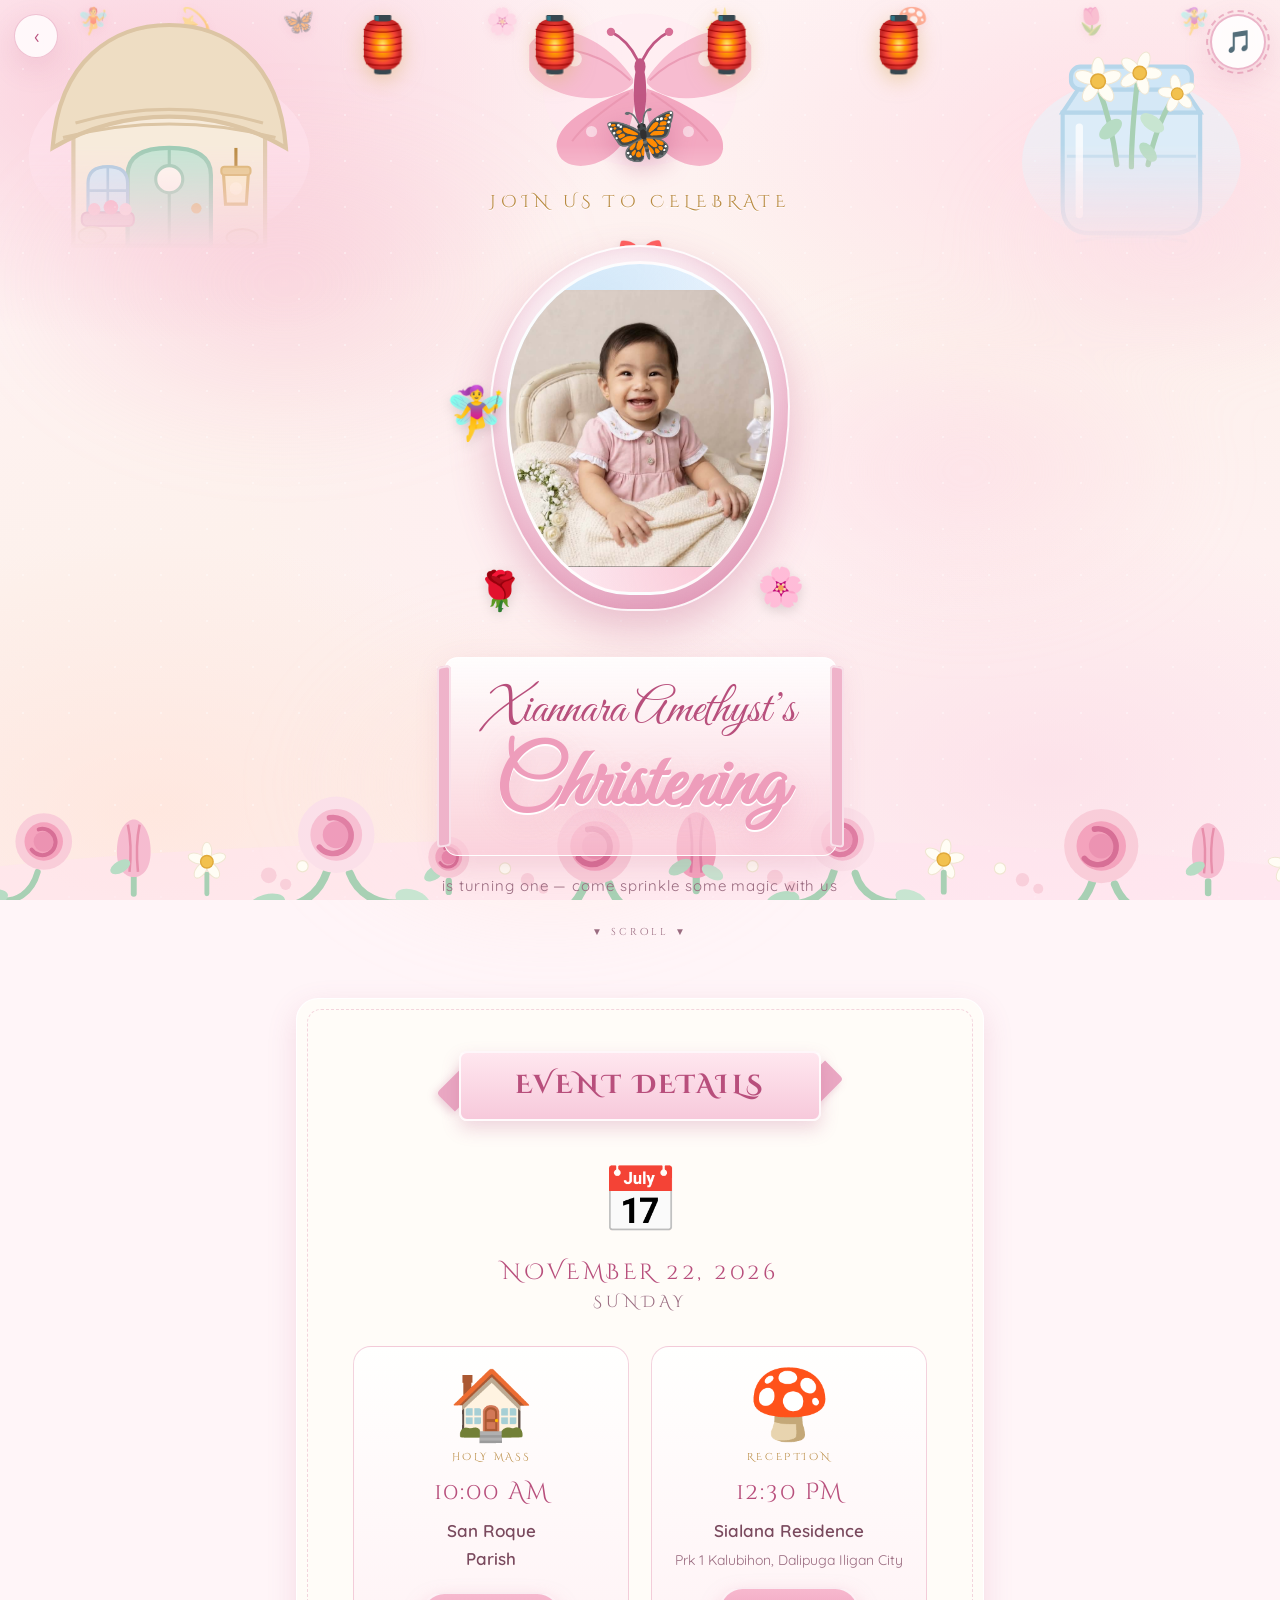
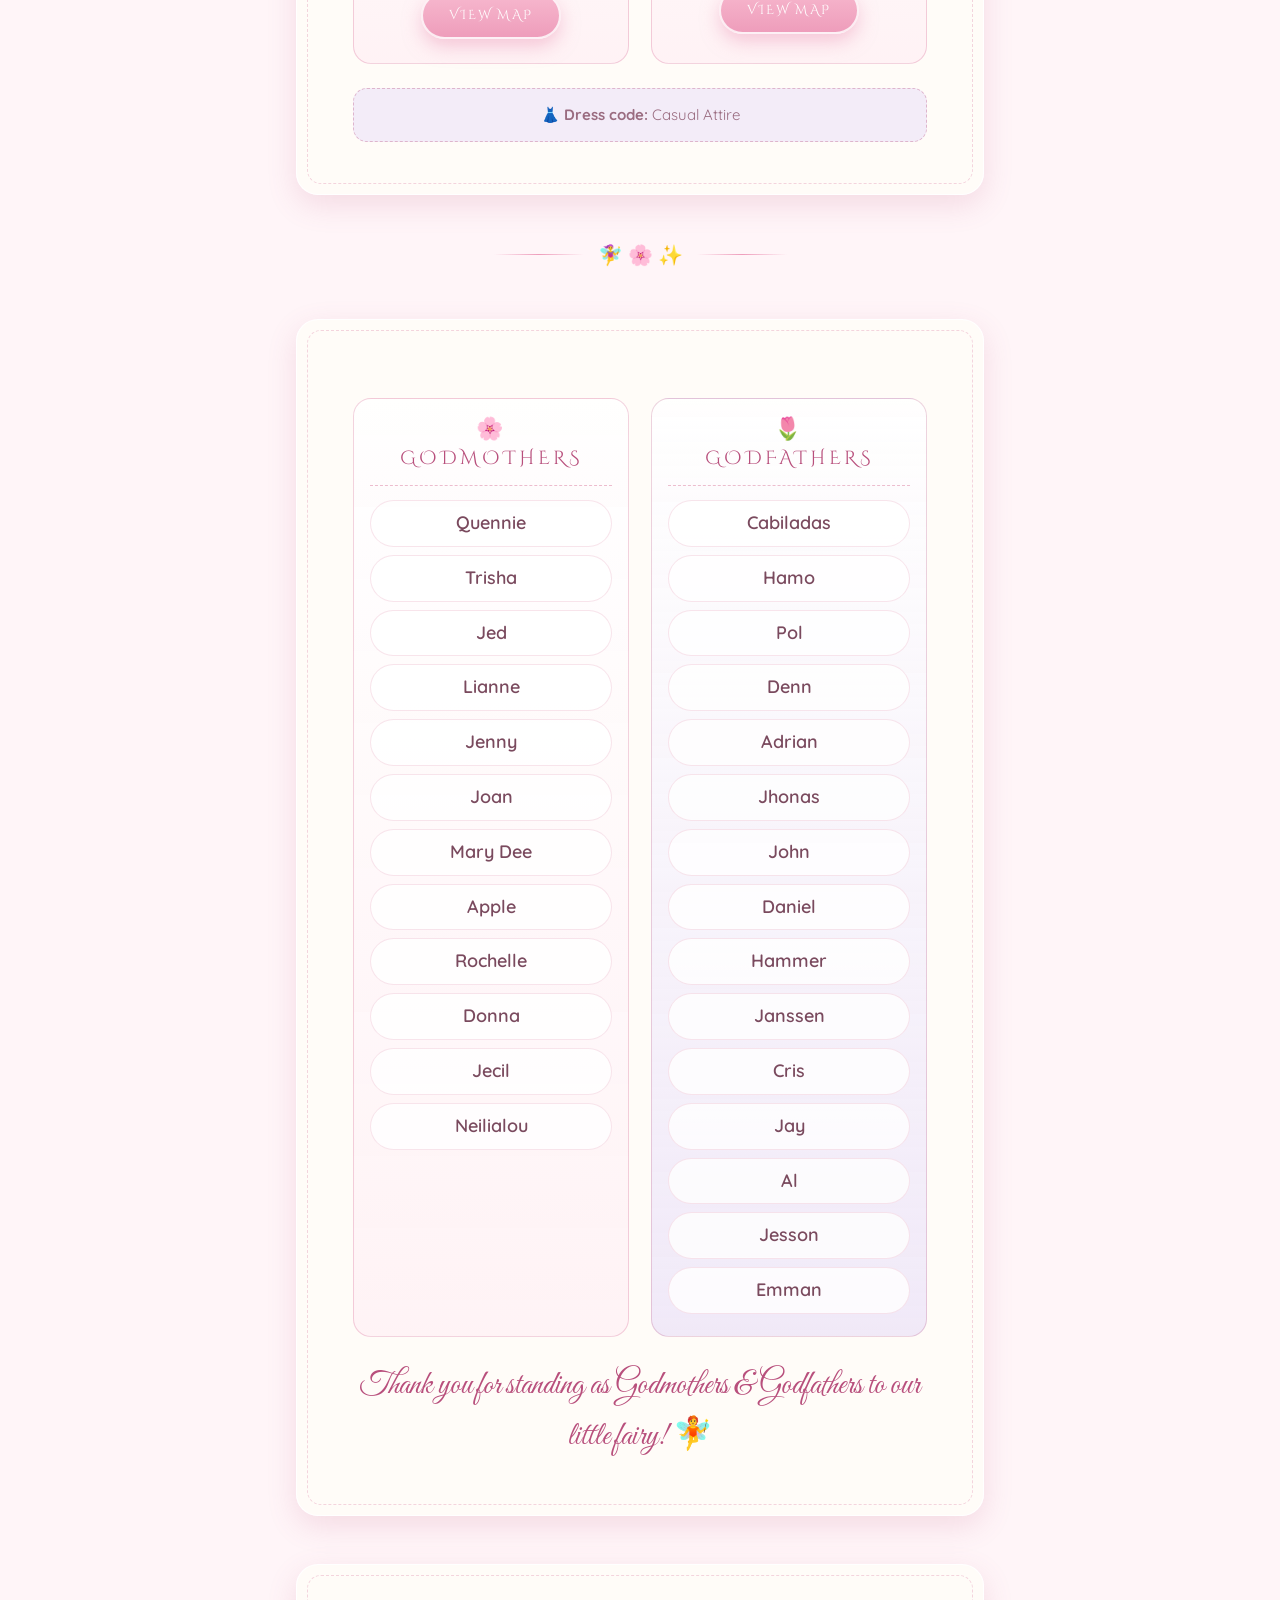
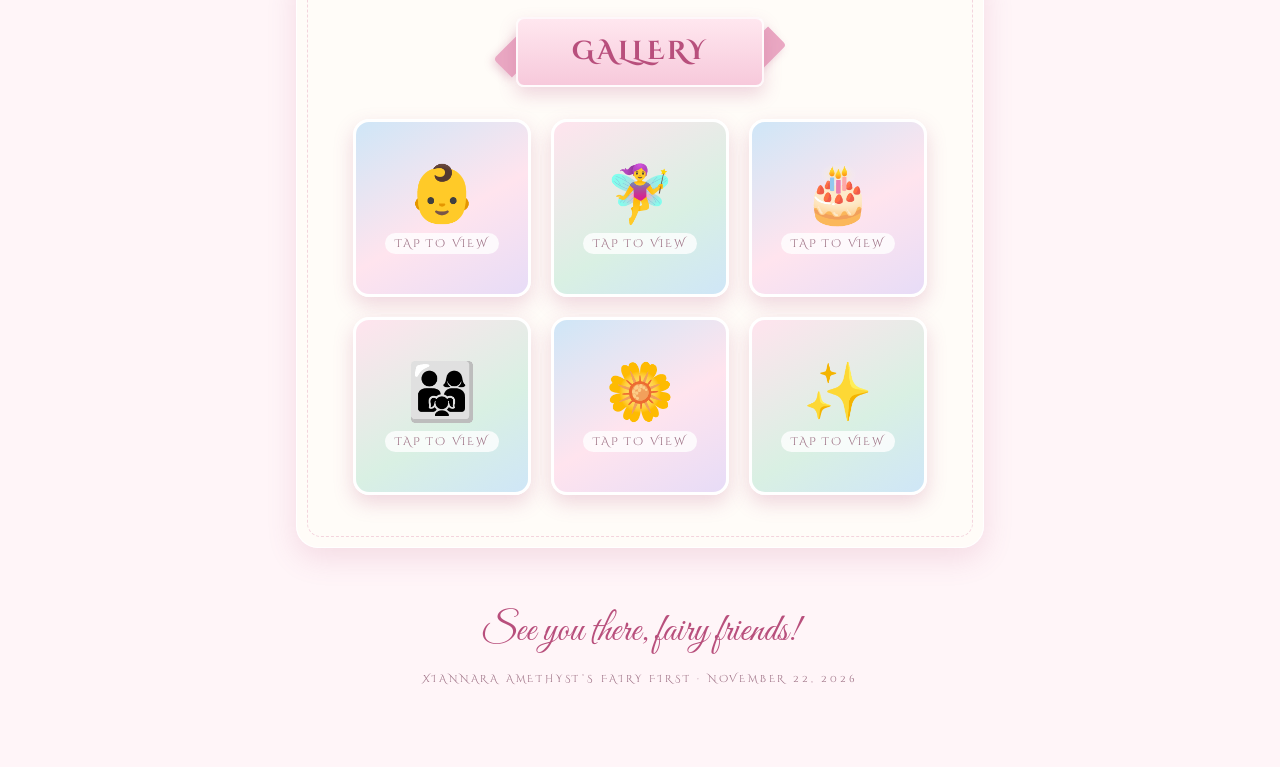
==== commit c95e4c6c: "Update theme title from 'Fairy First' to 'Christening'" ====
--- a/invite.html
+++ b/invite.html
@@ -297,7 +297,7 @@
 
       <div class="name-banner">
         <p class="possessive">Xiannara Amethyst&rsquo;s</p>
-        <h1 class="theme-title">Fairy <em>First</em></h1>
+        <h1 class="theme-title">Christening</h1>
       </div>
 
       <p class="hero-note">is turning one &mdash; come sprinkle some magic with us</p>
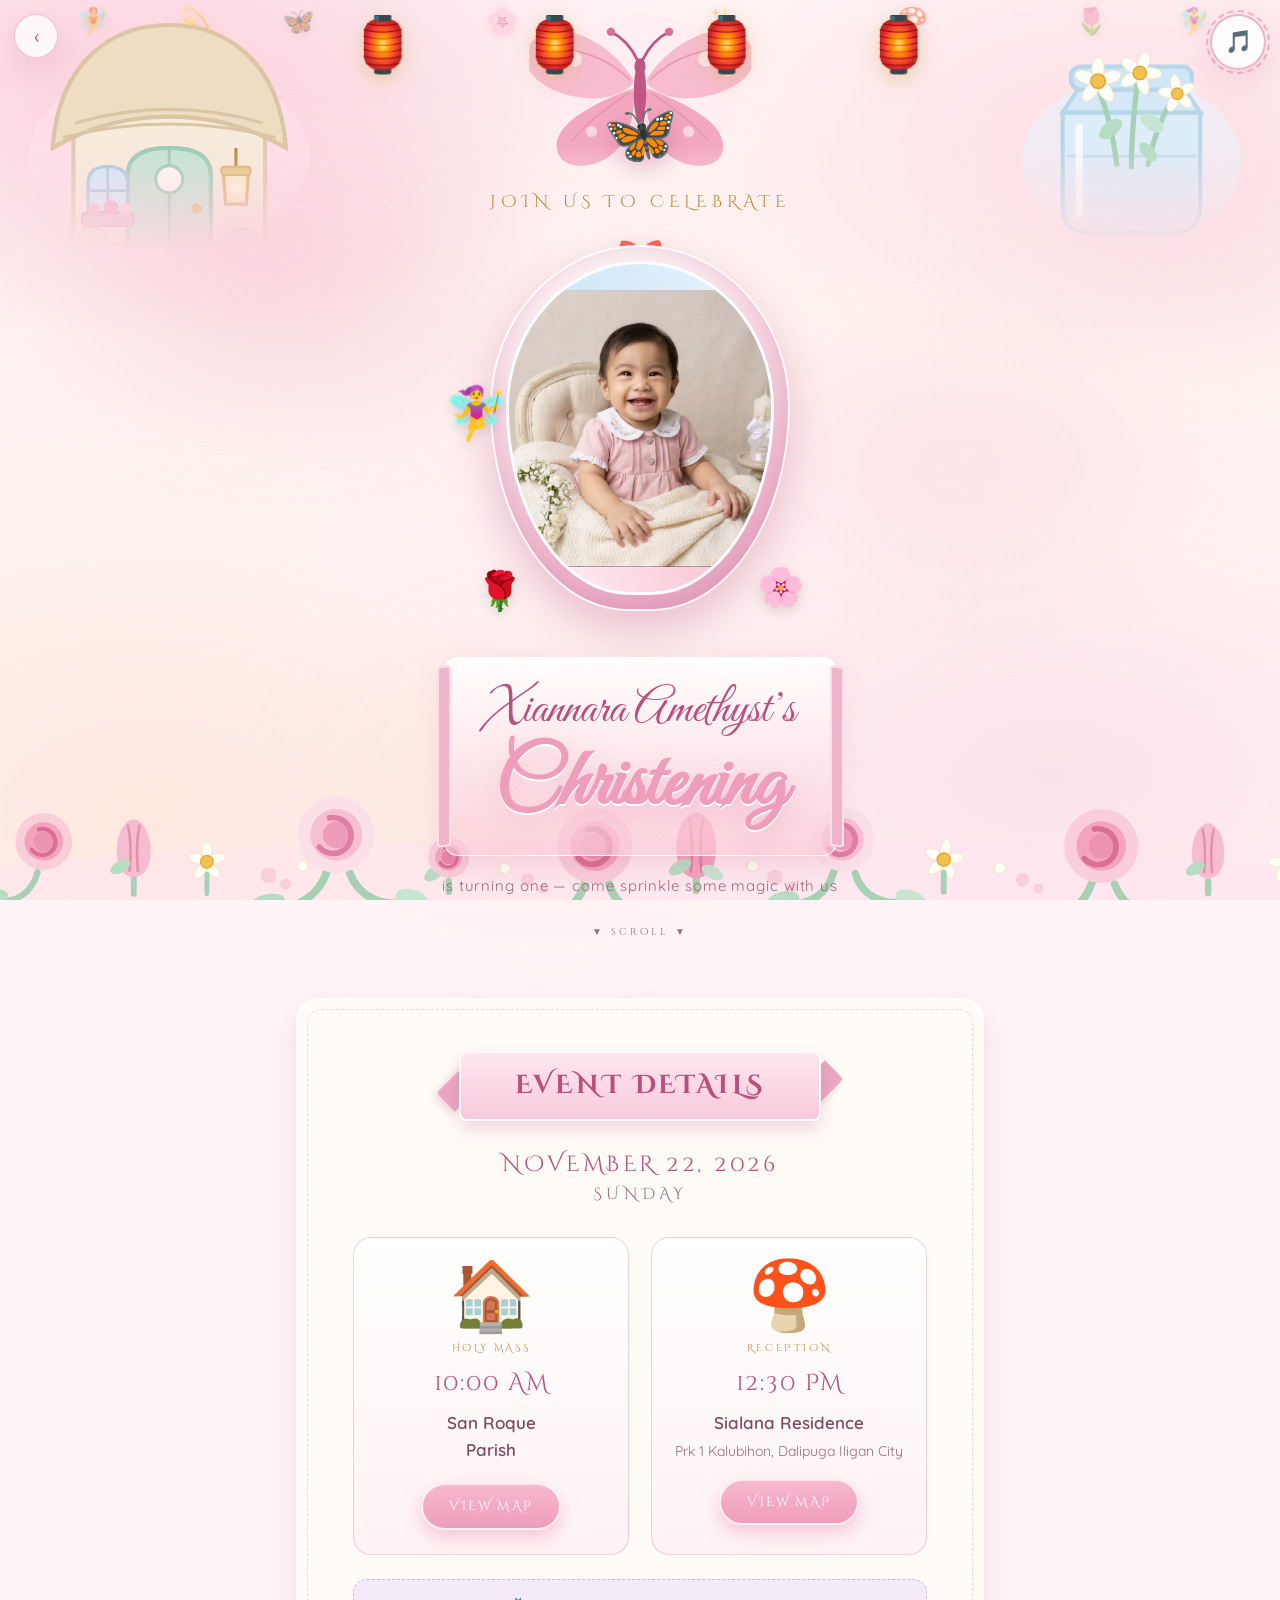
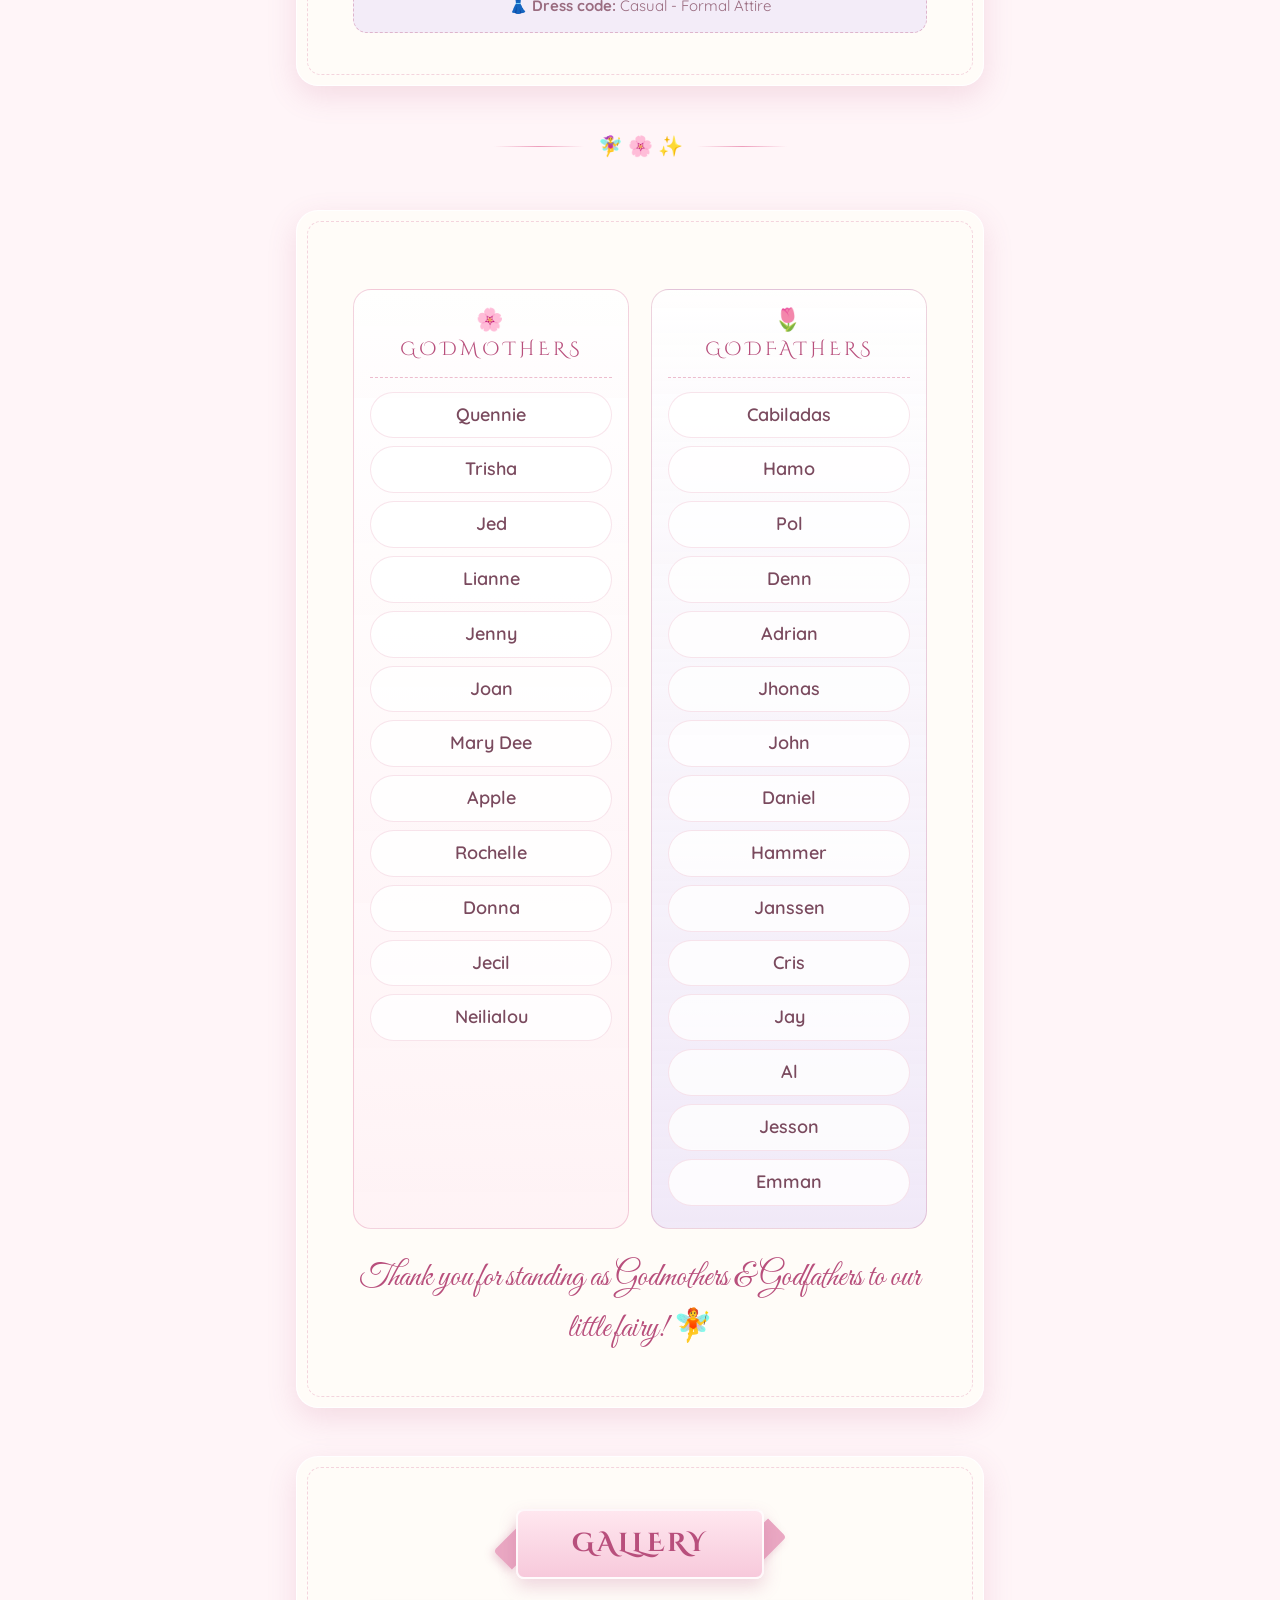
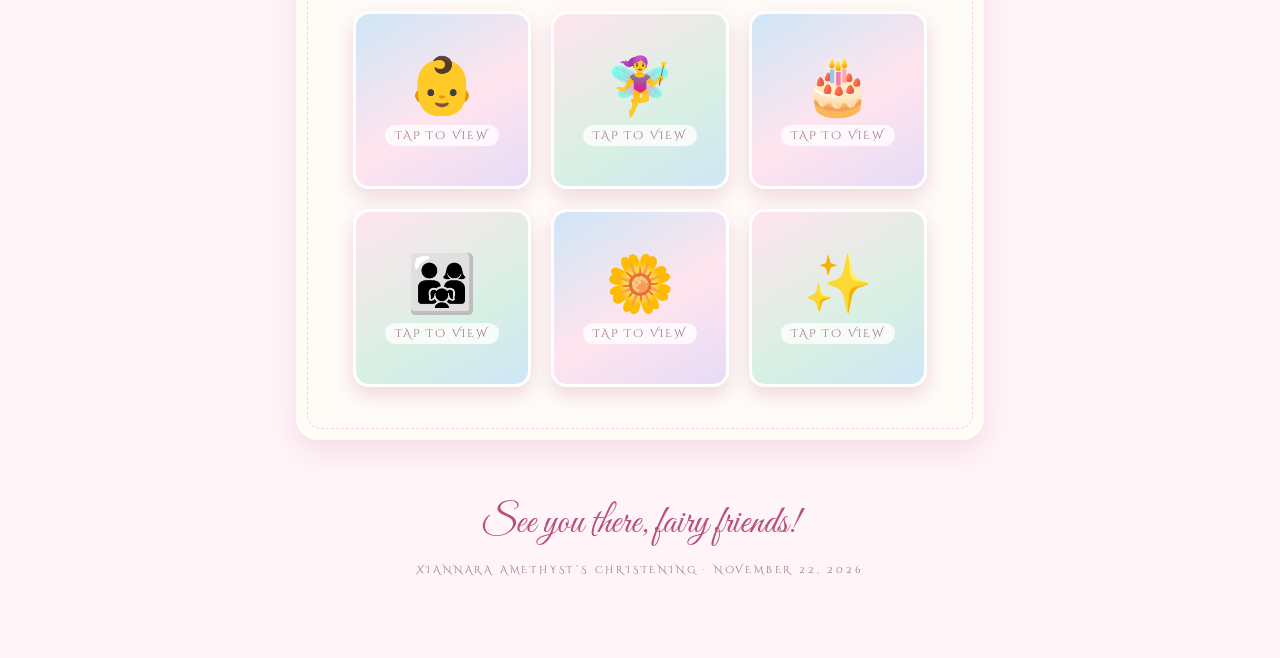
==== commit 204ba444: "Update event details and dress code in invite.html" ====
--- a/invite.html
+++ b/invite.html
@@ -311,7 +311,6 @@
       </div>
 
       <div class="date-block">
-        <div class="cal" aria-hidden="true">📅</div>
         <p class="full-date">November 22, 2026</p>
         <p class="day">Sunday</p>
       </div>
@@ -343,10 +342,11 @@
             target="_blank"
             rel="noopener noreferrer"
           >View Map</a>
+          
         </article>
       </div>
 
-      <p class="dress-note">👗 <strong>Dress code:</strong> Casual Attire </p>
+      <p class="dress-note">👗 <strong>Dress code:</strong> Casual - Formal Attire </p>
     </section>
 
     <div class="divider" id="detailsDivider">🧚‍♀️ 🌸 ✨</div>
@@ -434,7 +434,7 @@
 
     <footer class="footer reveal">
       See you there, fairy friends!
-      <small>Xiannara Amethyst&rsquo;s Fairy First &middot; November 22, 2026</small>
+      <small>Xiannara Amethyst&rsquo;s Christening &middot; November 22, 2026</small>
     </footer>
   </main>
 
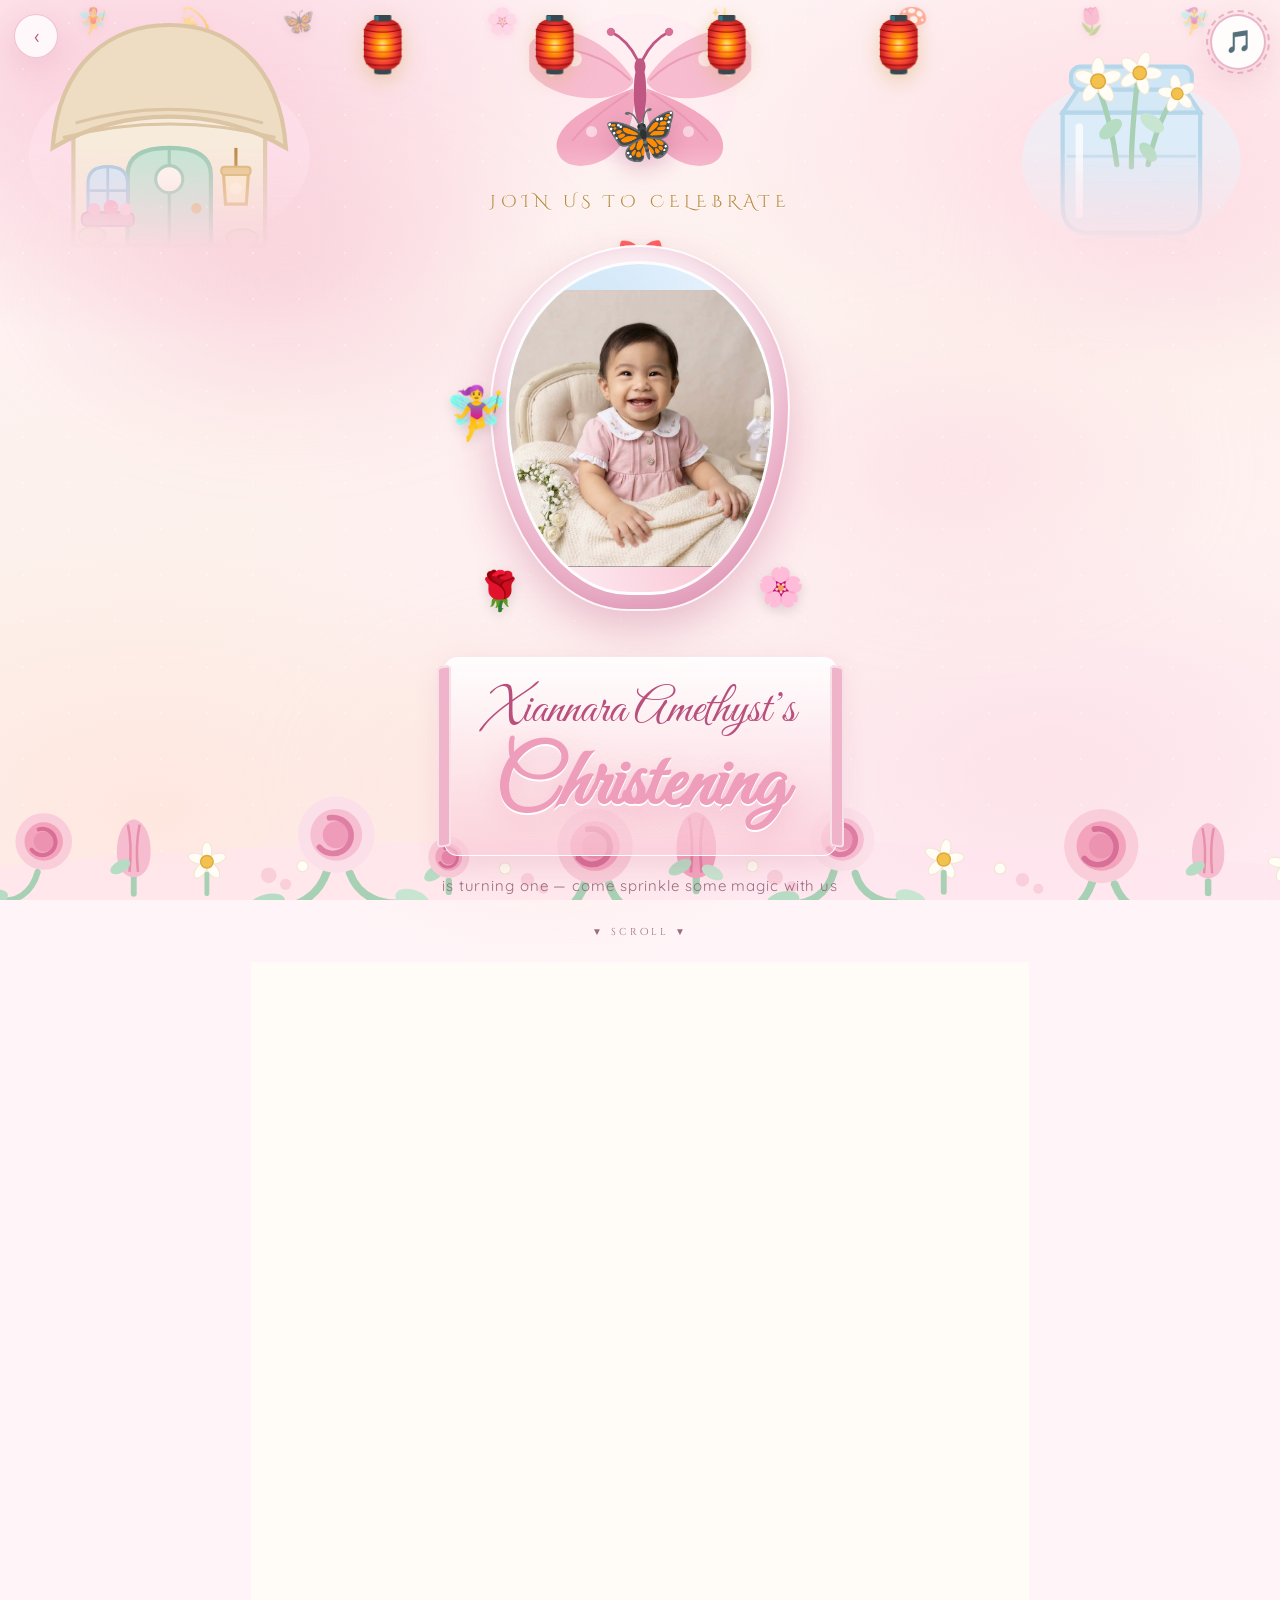
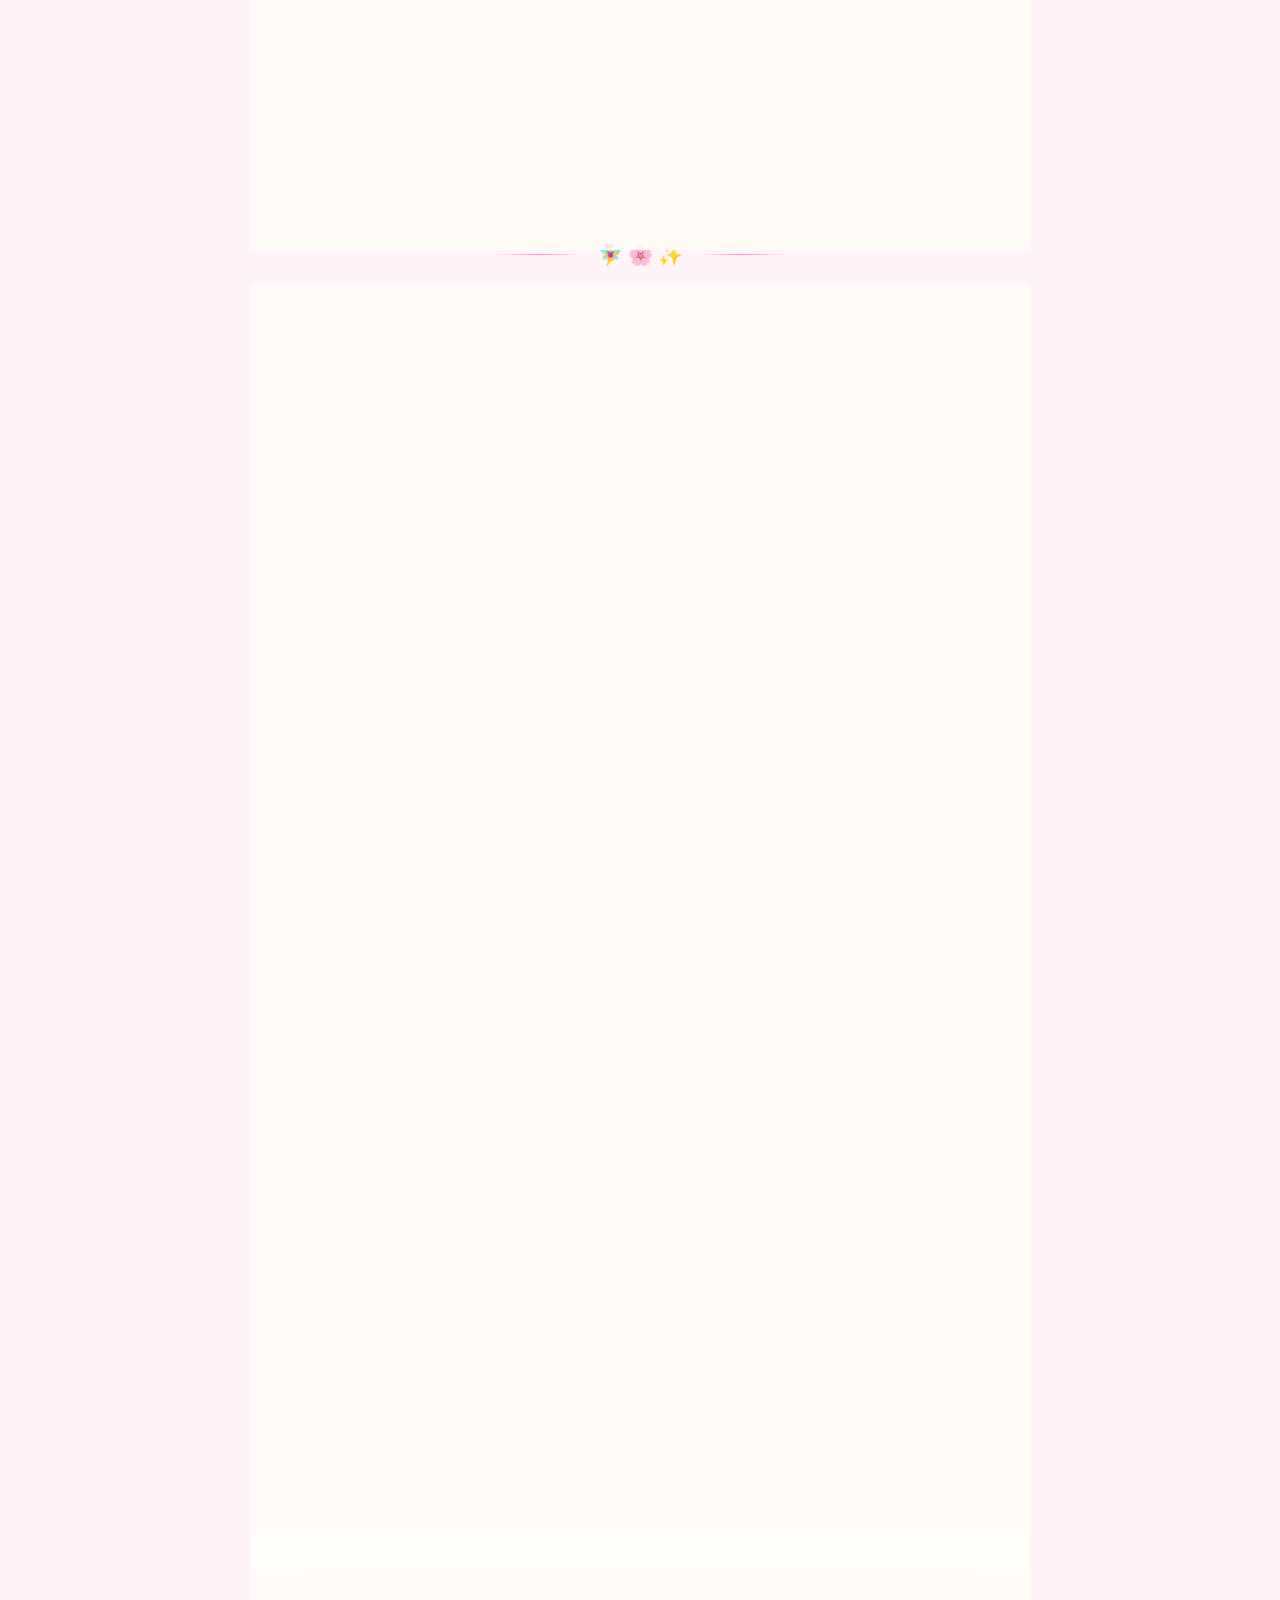
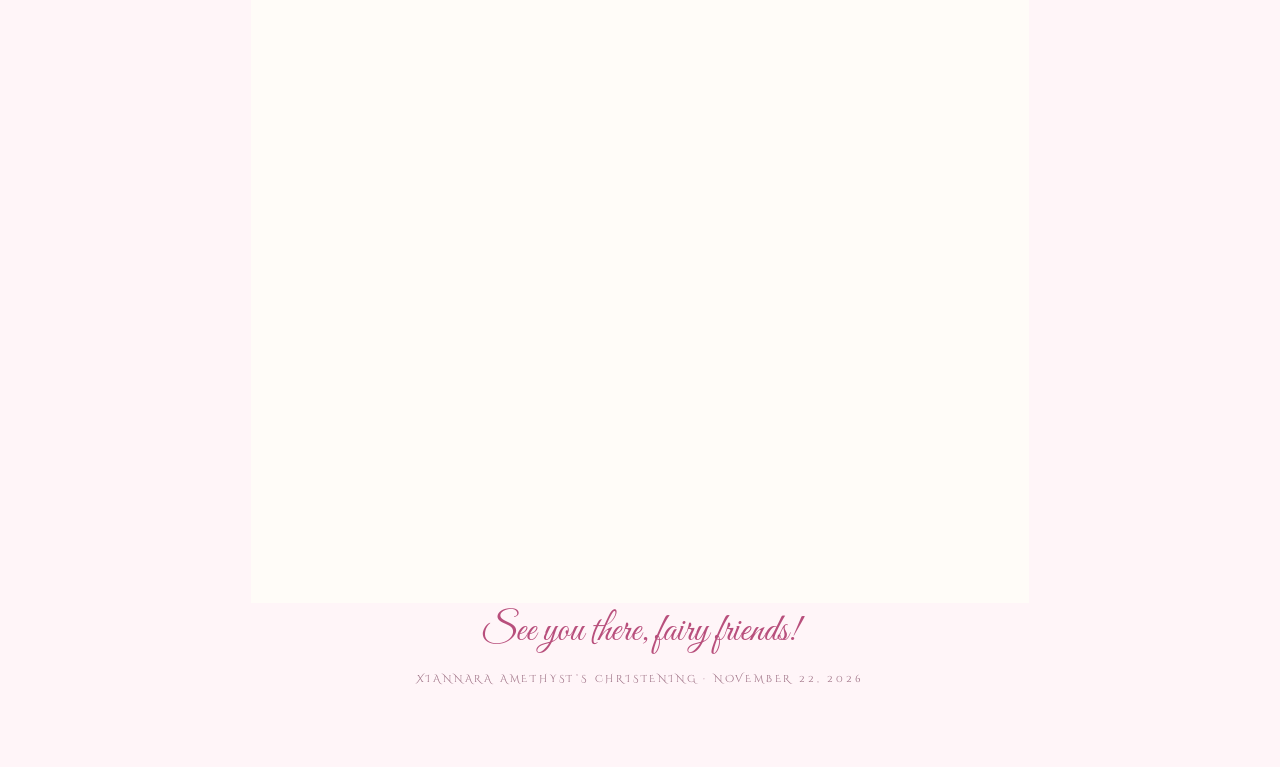
==== commit 25d6d062: "Update invitation details for Xiannara's Christening" ====
--- a/invite.html
+++ b/invite.html
@@ -1,11 +1,10 @@
-﻿<!DOCTYPE html>
+<!DOCTYPE html>
 <html lang="en">
 <head>
   <meta charset="UTF-8" />
   <meta name="viewport" content="width=device-width, initial-scale=1, viewport-fit=cover" />
   <meta name="theme-color" content="#fff1f5" />
-  <meta name="description" content="Join us to celebrate Jana Elouise's Fairy First birthday — August 1, 2026." />
-  <title>Xiannara Amethyst&rsquo;s Fairy First &mdash; Invitation</title>
+  <title>Xiannara Amethyst&rsquo;s Christening &mdash; Invitation</title>
 
   <link rel="preconnect" href="https://fonts.googleapis.com" />
   <link rel="preconnect" href="https://fonts.gstatic.com" crossorigin />
@@ -281,6 +280,8 @@
 
       <span class="hero-butterfly" aria-hidden="true">🦋</span>
 
+      <p class="guest-greet" id="guestGreet" hidden></p>
+
       <p class="join">Join us to celebrate</p>
 
       <div class="frame">
@@ -297,7 +298,7 @@
 
       <div class="name-banner">
         <p class="possessive">Xiannara Amethyst&rsquo;s</p>
-        <h1 class="theme-title">Christening</h1>
+        <h1 class="theme-title">Christening </h1>
       </div>
 
       <p class="hero-note">is turning one &mdash; come sprinkle some magic with us</p>
@@ -311,6 +312,7 @@
       </div>
 
       <div class="date-block">
+        <div class="cal" aria-hidden="true">📅</div>
         <p class="full-date">November 22, 2026</p>
         <p class="day">Sunday</p>
       </div>
@@ -342,11 +344,10 @@
             target="_blank"
             rel="noopener noreferrer"
           >View Map</a>
-          
         </article>
       </div>
 
-      <p class="dress-note">👗 <strong>Dress code:</strong> Casual - Formal Attire </p>
+      <p class="dress-note">👗 <strong>Dress code:</strong> Casual Attire </p>
     </section>
 
     <div class="divider" id="detailsDivider">🧚‍♀️ 🌸 ✨</div>
@@ -357,39 +358,39 @@
         <div class="gp-col">
           <p class="gp-heading" id="godparentsTitle"><span class="gp-ico" aria-hidden="true">🌸</span><span class="gp-name">Godmothers</span></p>
           <ul class="gp-list">
-            <li>Quennie</li>
-            <li>Trisha</li>
-            <li>Jed</li>
-            <li>Lianne</li>
-            <li>Jenny</li>
-            <li>Joan</li>
-            <li>Mary Dee</li>
-            <li>Apple</li>
-            <li>Rochelle</li>
-            <li>Donna</li>
-            <li>Jecil</li>
-            <li>Neilialou</li>
+            <li data-gp-name="Quennie">Quennie</li>
+            <li data-gp-name="Trisha">Trisha</li>
+            <li data-gp-name="Jed">Jed</li>
+            <li data-gp-name="Lianne">Lianne</li>
+            <li data-gp-name="Jenny">Jenny</li>
+            <li data-gp-name="Joan">Joan</li>
+            <li data-gp-name="Mary Dee">Mary Dee</li>
+            <li data-gp-name="Apple">Apple</li>
+            <li data-gp-name="Rochelle">Rochelle</li>
+            <li data-gp-name="Donna">Donna</li>
+            <li data-gp-name="Jecil">Jecil</li>
+            <li data-gp-name="Neilialou">Neilialou</li>
           </ul>
         </div>
 
         <div class="gp-col">
           <p class="gp-heading"><span class="gp-ico" aria-hidden="true">🌷</span><span class="gp-name">Godfathers</span></p>
           <ul class="gp-list">
-            <li>Cabiladas</li>
-            <li>Hamo</li>
-            <li>Pol</li>
-            <li>Denn</li>
-            <li>Adrian</li>
-            <li>Jhonas</li>
-            <li>John</li>
-            <li>Daniel</li>
-            <li>Hammer</li>
-            <li>Janssen</li>
-            <li>Cris</li>
-            <li>Jay</li>
-            <li>Al</li>
-            <li>Jesson</li>
-            <li>Emman</li>
+            <li data-gp-name="Cabiladas">Cabiladas</li>
+            <li data-gp-name="Hamo">Hamo</li>
+            <li data-gp-name="Pol">Pol</li>
+            <li data-gp-name="Denn">Denn</li>
+            <li data-gp-name="Adrian">Adrian</li>
+            <li data-gp-name="Jhonas">Jhonas</li>
+            <li data-gp-name="John">John</li>
+            <li data-gp-name="Daniel">Daniel</li>
+            <li data-gp-name="Hammer">Hammer</li>
+            <li data-gp-name="Janssen">Janssen</li>
+            <li data-gp-name="Cris">Cris</li>
+            <li data-gp-name="Jay">Jay</li>
+            <li data-gp-name="Al">Al</li>
+            <li data-gp-name="Jesson">Jesson</li>
+            <li data-gp-name="Emman">Emman</li>
           </ul>
         </div>
       </div>
@@ -433,7 +434,7 @@
     </section>
 
     <footer class="footer reveal">
-      See you there, fairy friends!
+      <span id="footerLine">See you there, fairy friends!</span>
       <small>Xiannara Amethyst&rsquo;s Christening &middot; November 22, 2026</small>
     </footer>
   </main>
@@ -447,6 +448,7 @@
     </div>
   </div>
 
+  <script src="js/guests.js"></script>
   <script src="js/main.js"></script>
 </body>
 </html>
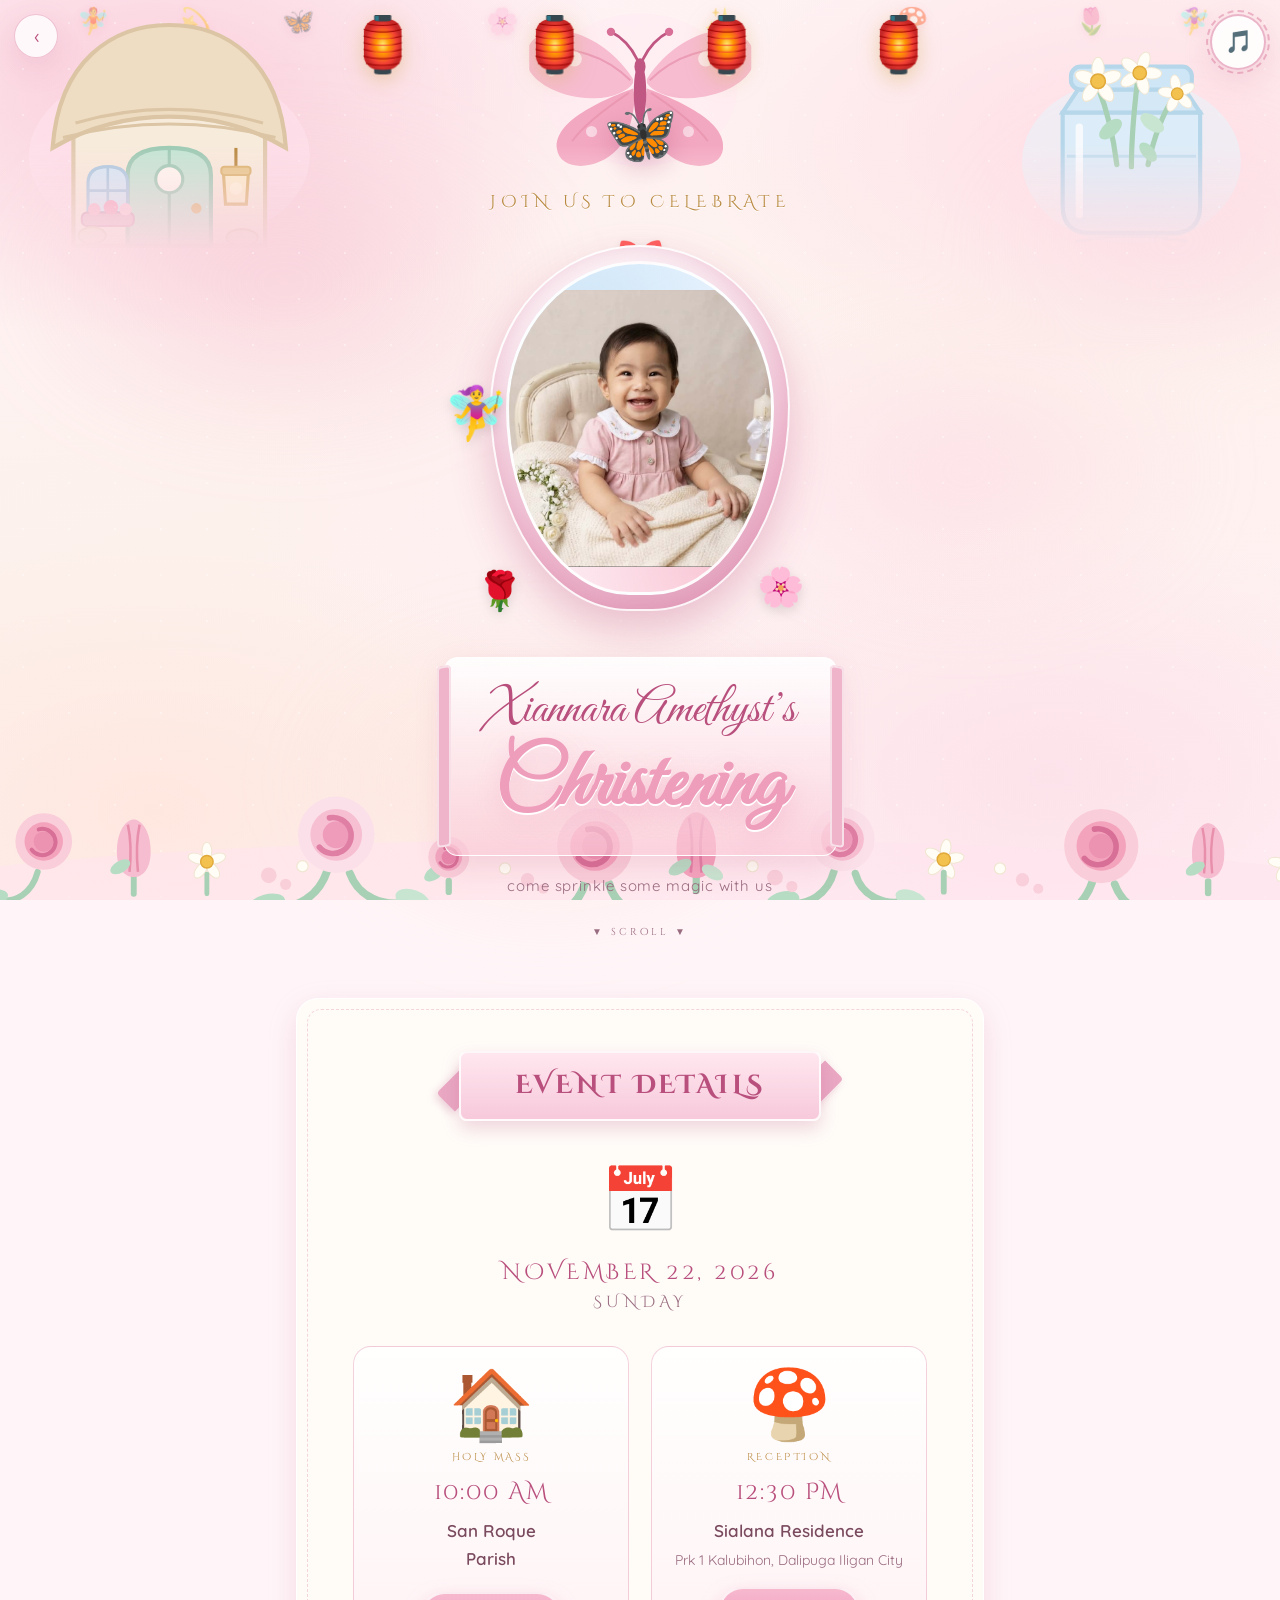
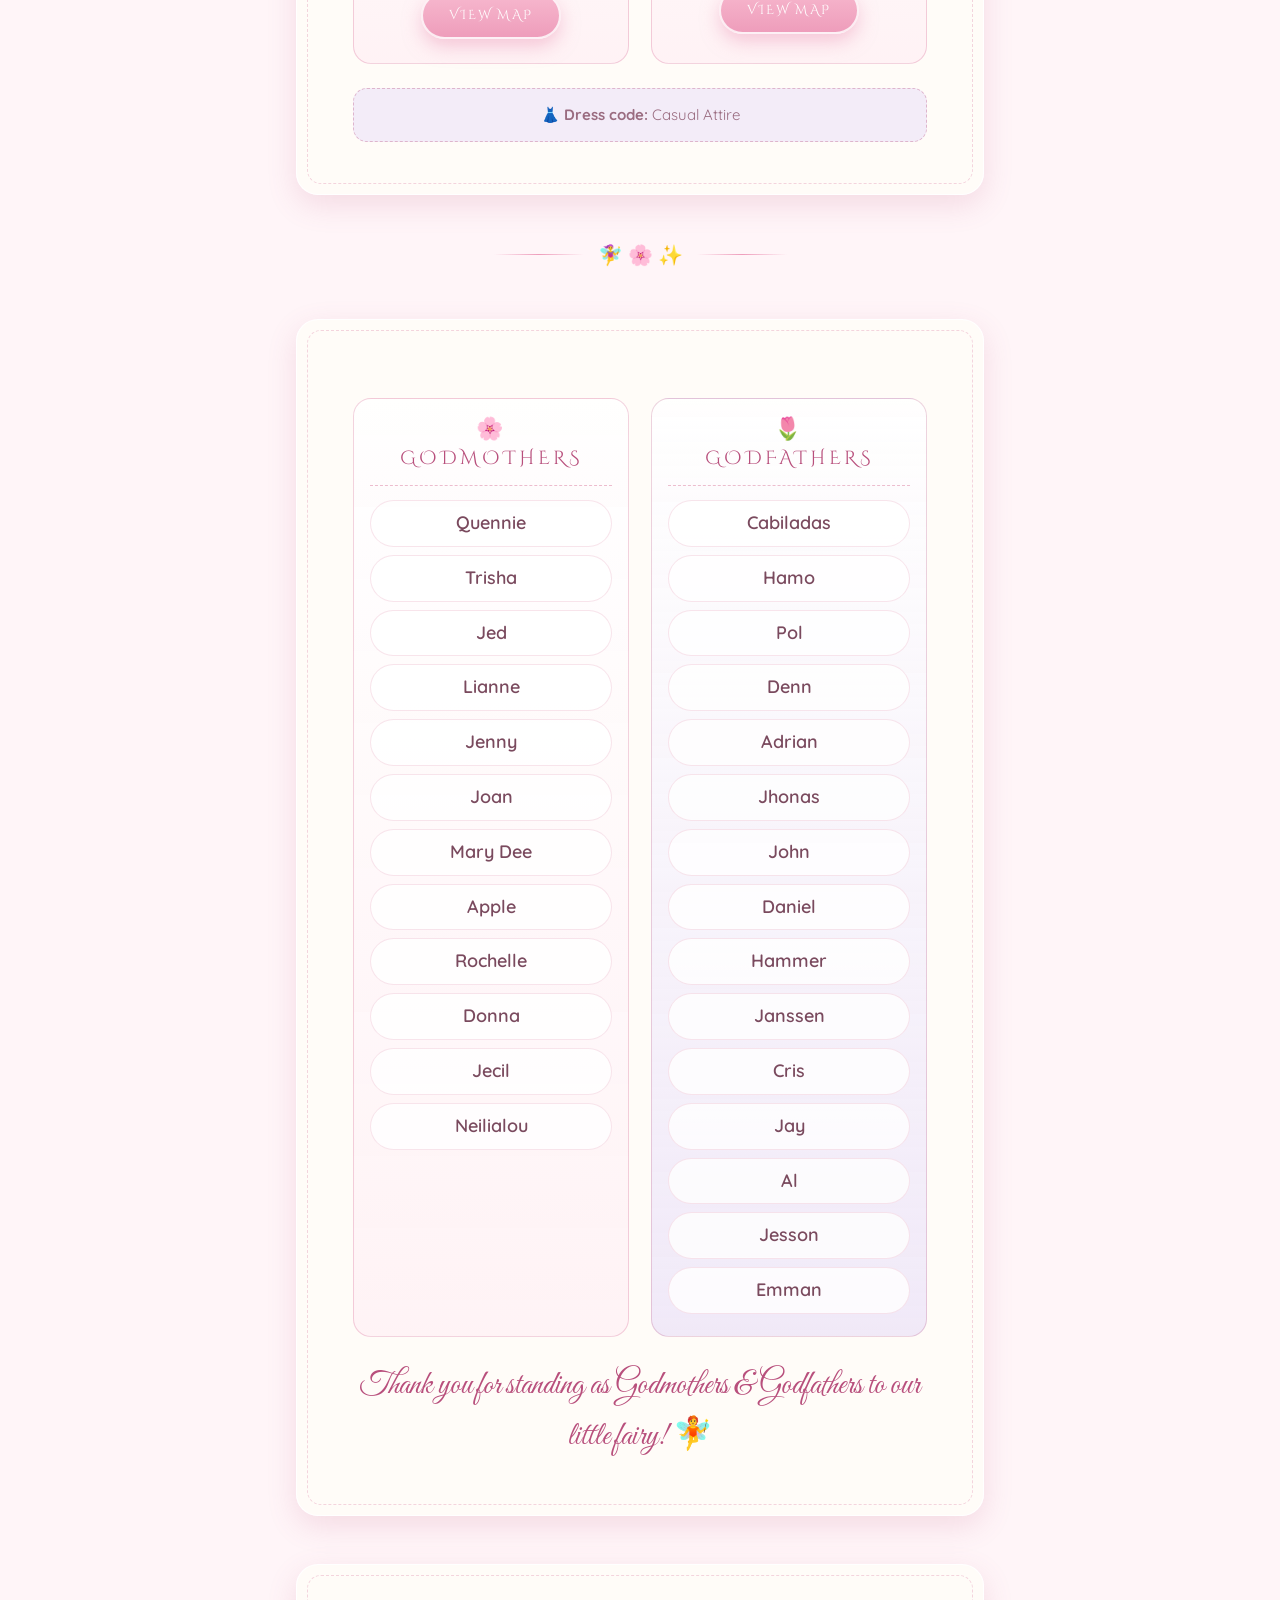
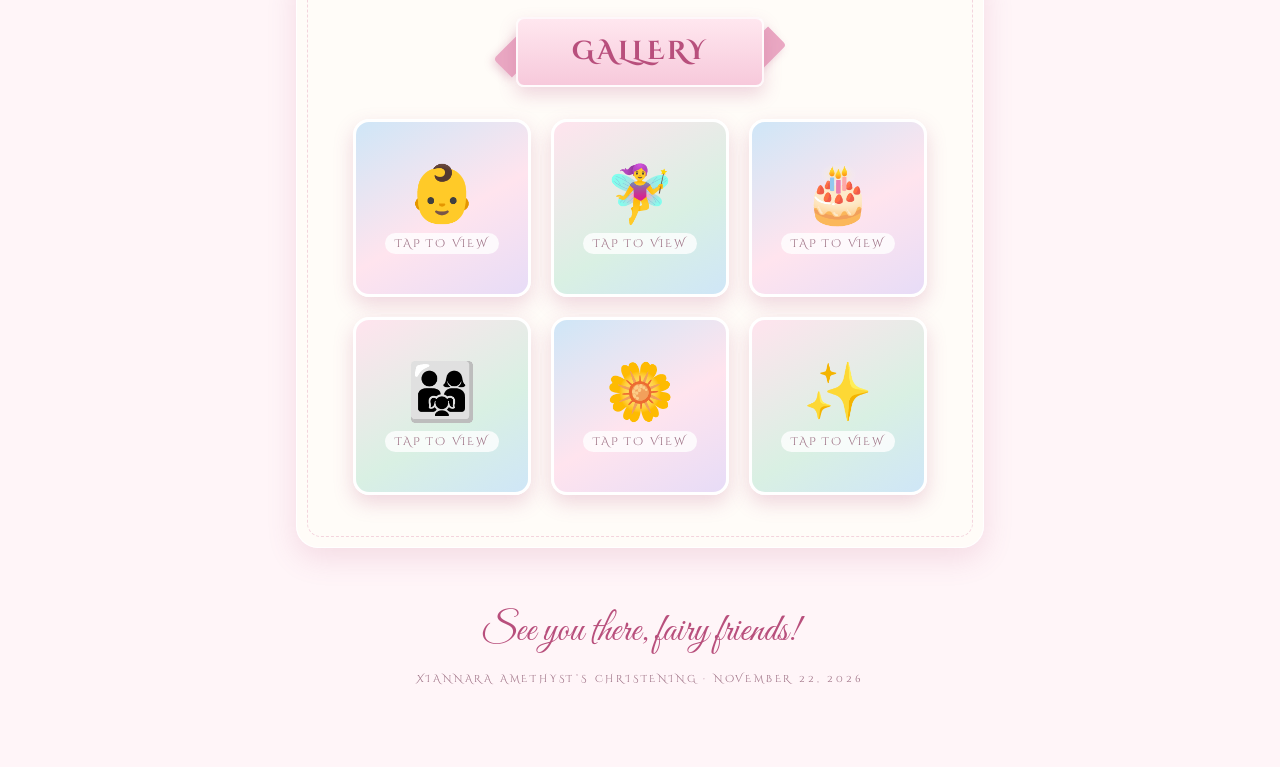
==== commit 7063566c: "Update hero note in invite.html Removed the age reference from the hero note." ====
--- a/invite.html
+++ b/invite.html
@@ -301,7 +301,7 @@
         <h1 class="theme-title">Christening </h1>
       </div>
 
-      <p class="hero-note">is turning one &mdash; come sprinkle some magic with us</p>
+      <p class="hero-note">come sprinkle some magic with us</p>
       <p class="scroll-cue" aria-hidden="true">▼ scroll ▼</p>
     </section>
 
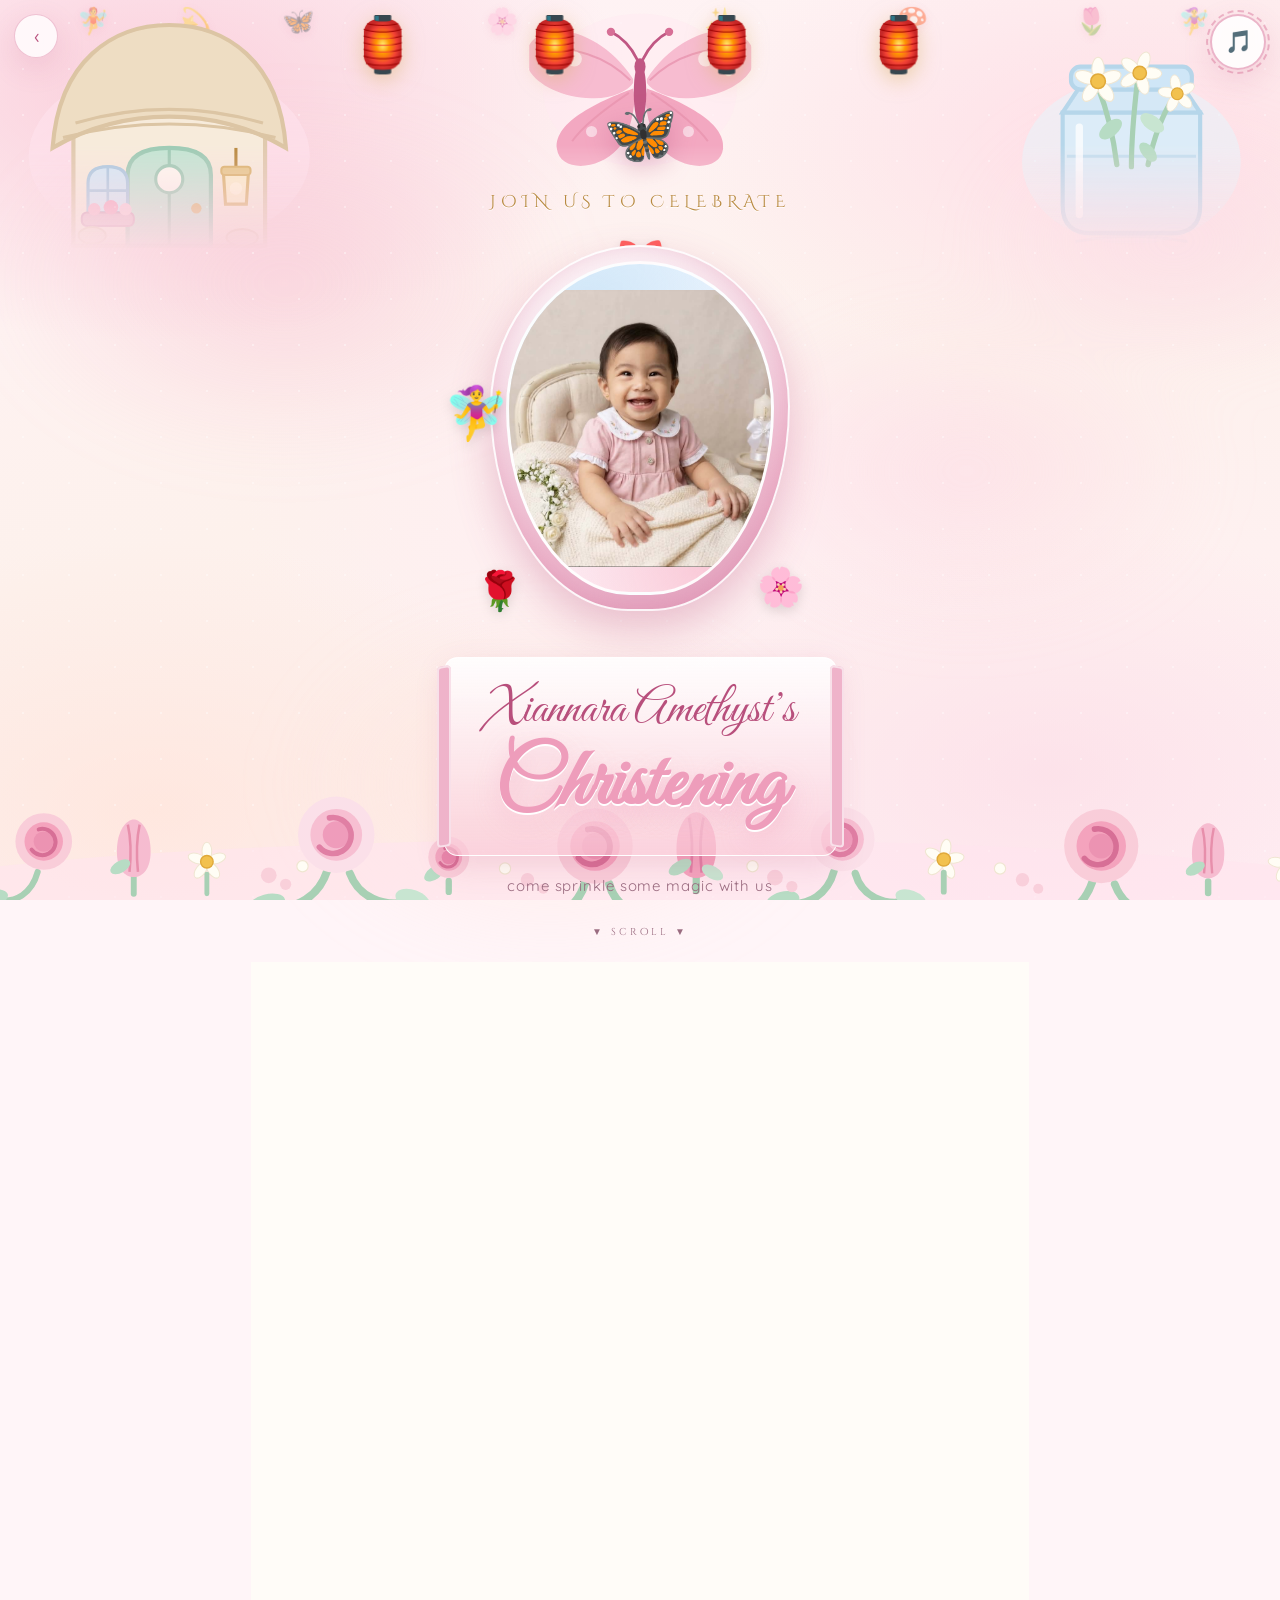
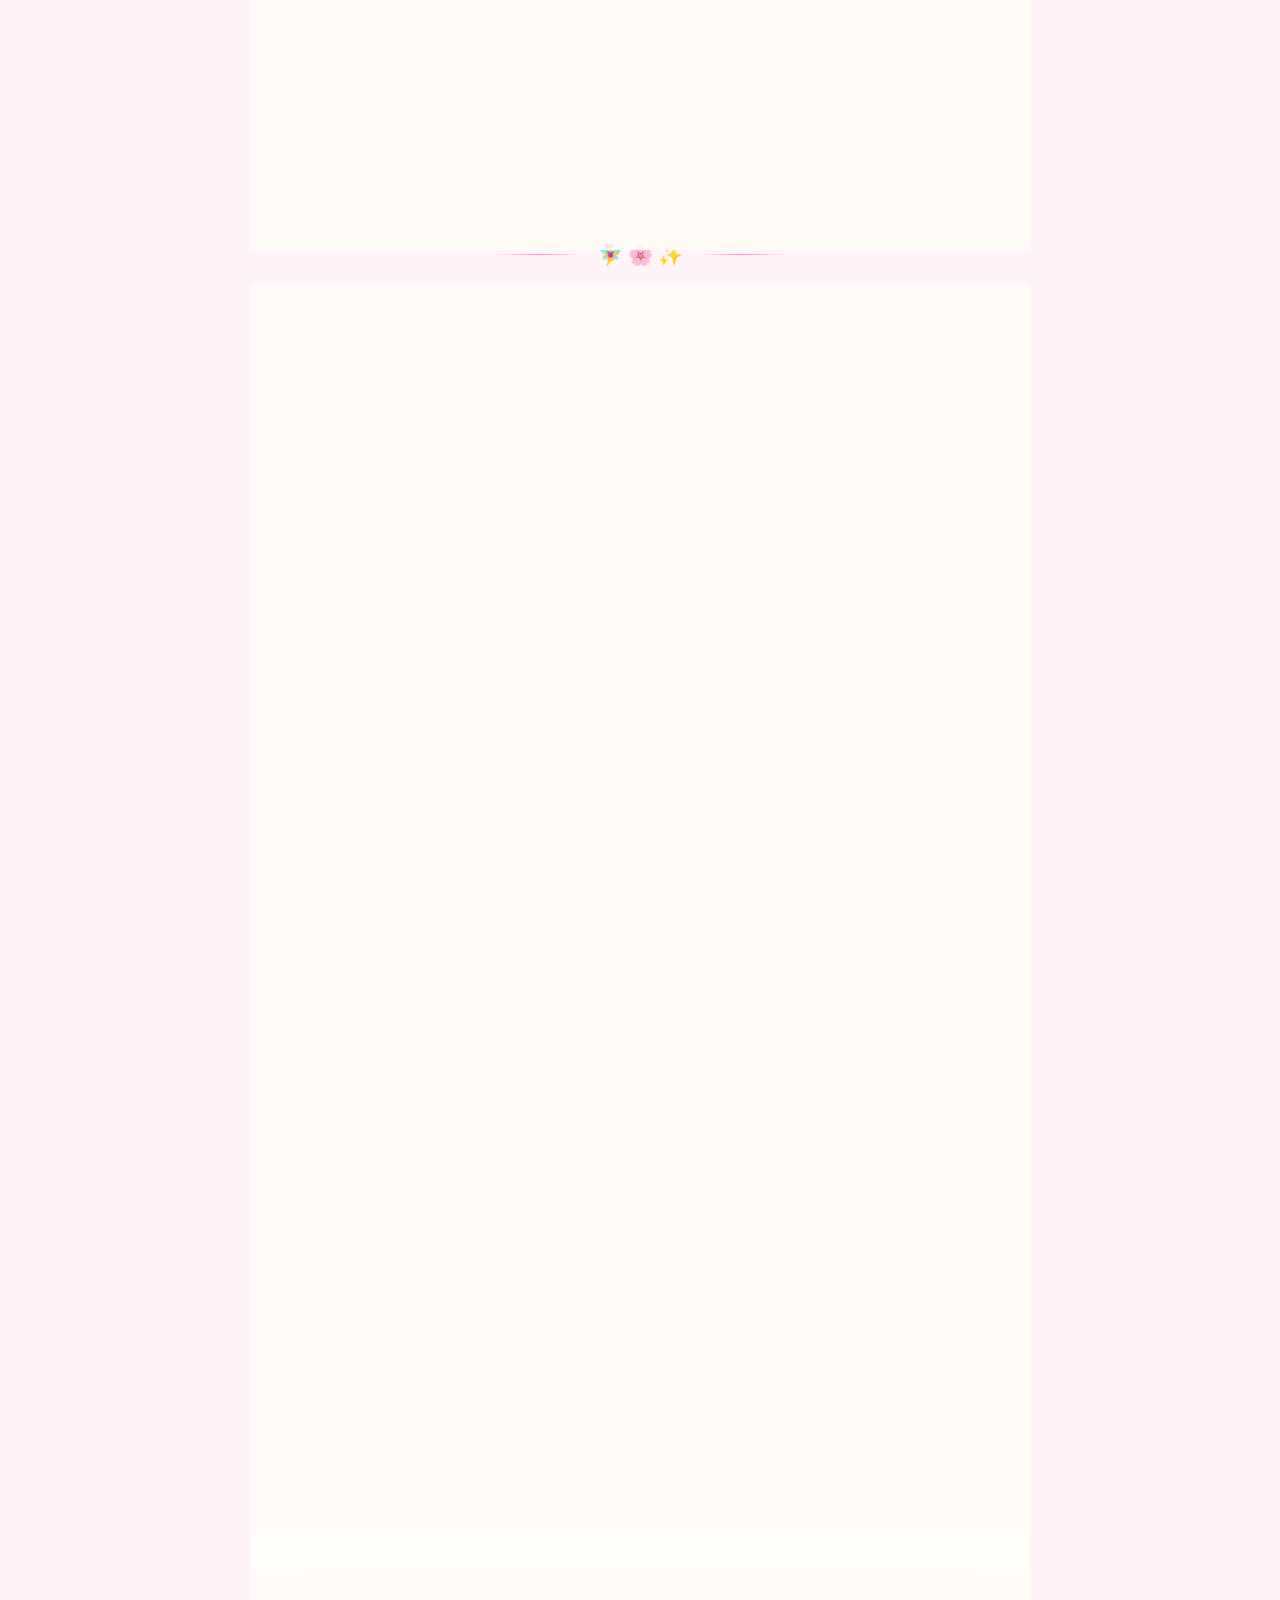
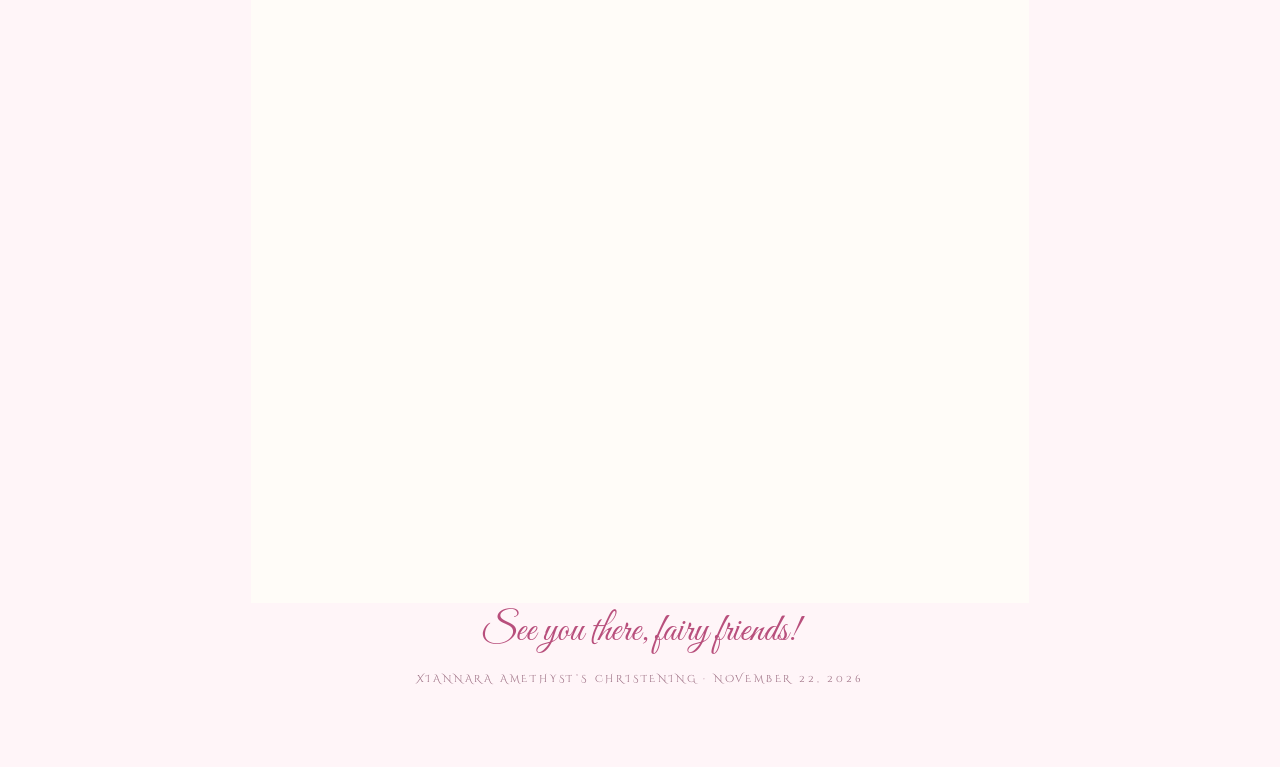
==== commit d268a944: "Update dress code description to 'Casual - Comfy Formal'" ====
--- a/invite.html
+++ b/invite.html
@@ -347,7 +347,7 @@
         </article>
       </div>
 
-      <p class="dress-note">👗 <strong>Dress code:</strong> Casual Attire </p>
+      <p class="dress-note">👗 <strong>Dress code:</strong> Casual - Comfy Formal Attire </p>
     </section>
 
     <div class="divider" id="detailsDivider">🧚‍♀️ 🌸 ✨</div>
--- a/css/style.css
+++ b/css/style.css
@@ -657,6 +657,24 @@
   color: var(--ink-soft);
   letter-spacing: 0.06em;
 }
+
+/* personalized guest greeting */
+.guest-greet {
+  display: inline-block;
+  font-family: var(--font-script);
+  font-size: clamp(22px, 6vw, 34px);
+  line-height: 1.3;
+  color: var(--rose-deep);
+  background: rgba(255, 255, 255, 0.8);
+  border: 1px solid rgba(215, 111, 150, 0.4);
+  border-radius: 999px;
+  padding: 10px clamp(18px, 5vw, 34px);
+  box-shadow: var(--shadow);
+  backdrop-filter: blur(6px);
+  max-width: 92%;
+  animation: softIn 0.9s ease both;
+}
+.guest-greet[hidden] { display: none; }
 .scroll-cue {
   margin-top: 26px;
   font-family: var(--font-display);
@@ -817,6 +835,22 @@
 .gp-list li:hover {
   transform: translateY(-2px);
   background: #fff;
+}
+.gp-list li.gp-me {
+  background: linear-gradient(180deg, #f7b8ce, #ee9dbb);
+  color: #fff;
+  border-color: rgba(255, 255, 255, 0.85);
+  font-weight: 700;
+  box-shadow: 0 8px 18px rgba(238, 157, 187, 0.45);
+  transform: translateY(-2px);
+}
+.gp-list li.gp-me:hover { background: linear-gradient(180deg, #f7b8ce, #ee9dbb); }
+.gp-list li.gp-me::after {
+  content: " \2728 you";
+  font-size: 0.78em;
+  font-weight: 600;
+  letter-spacing: 0.08em;
+  opacity: 0.95;
 }
 .gp-thanks {
   text-align: center;
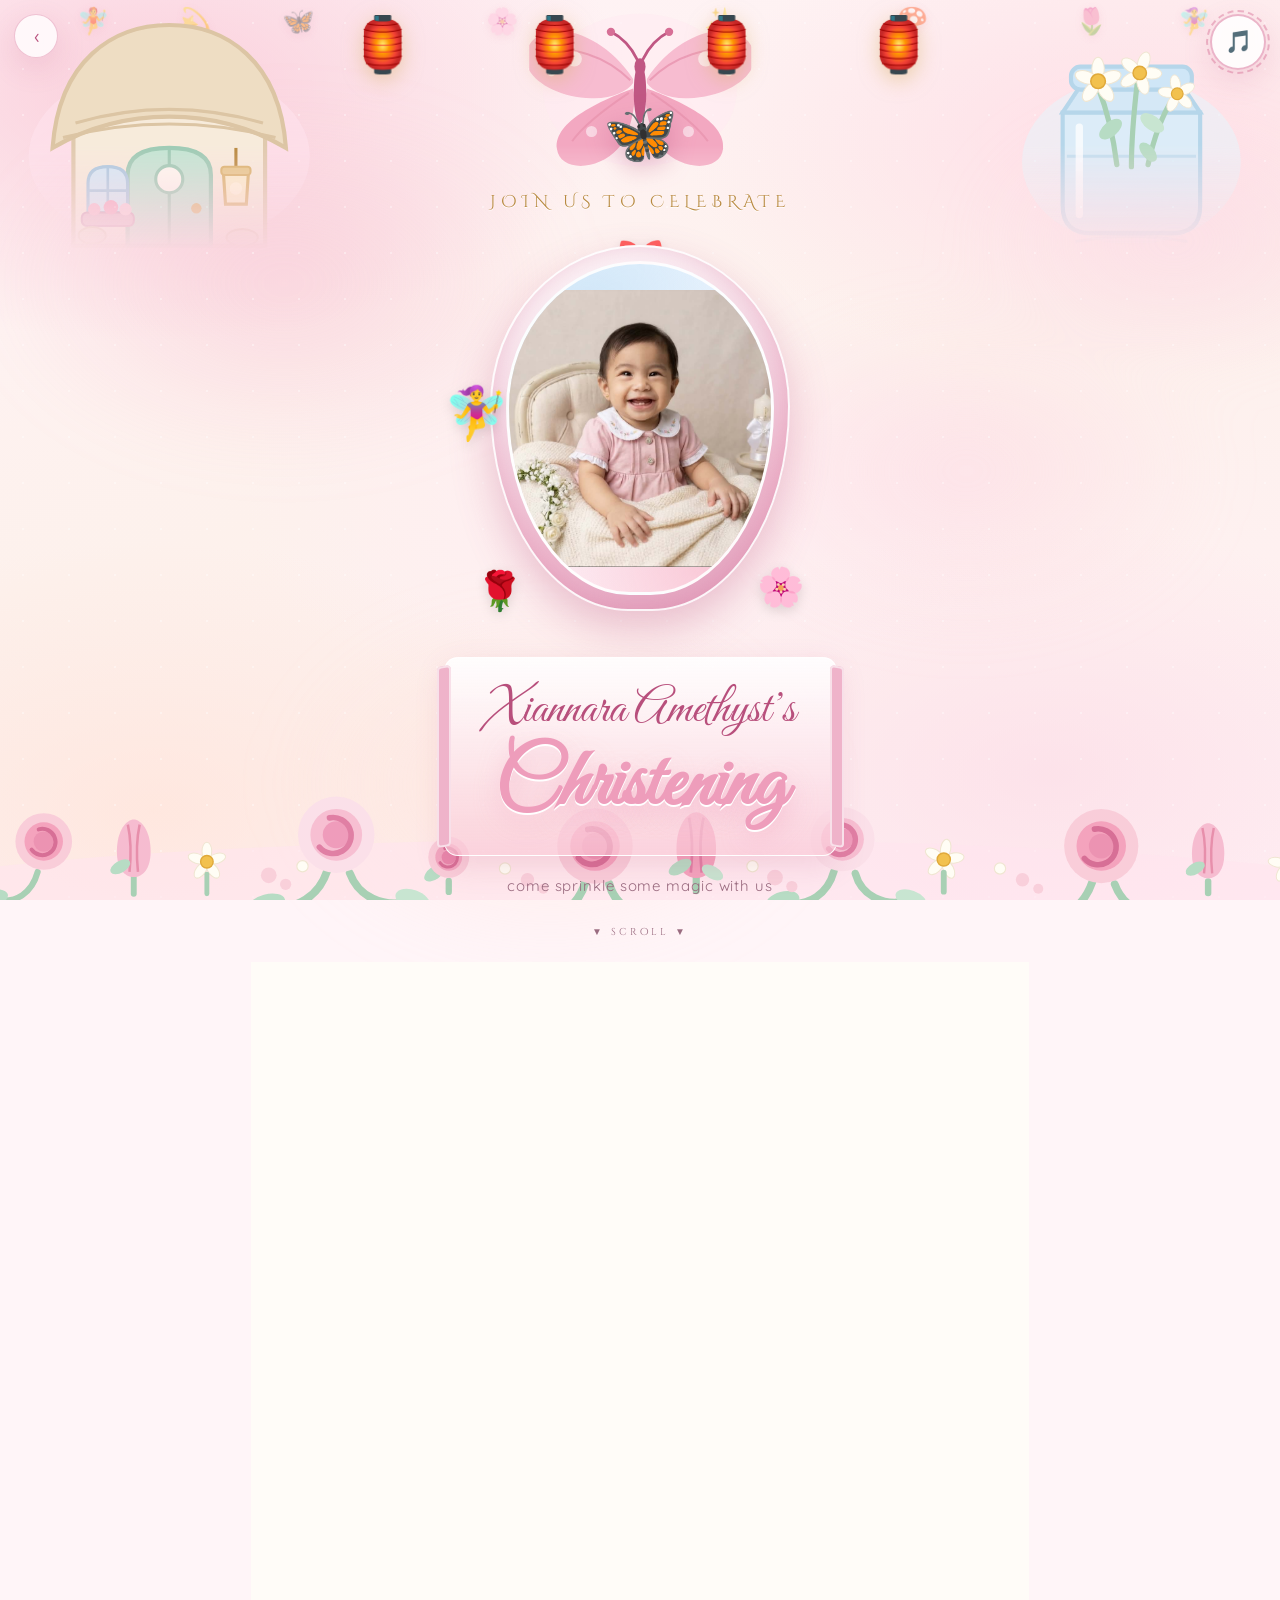
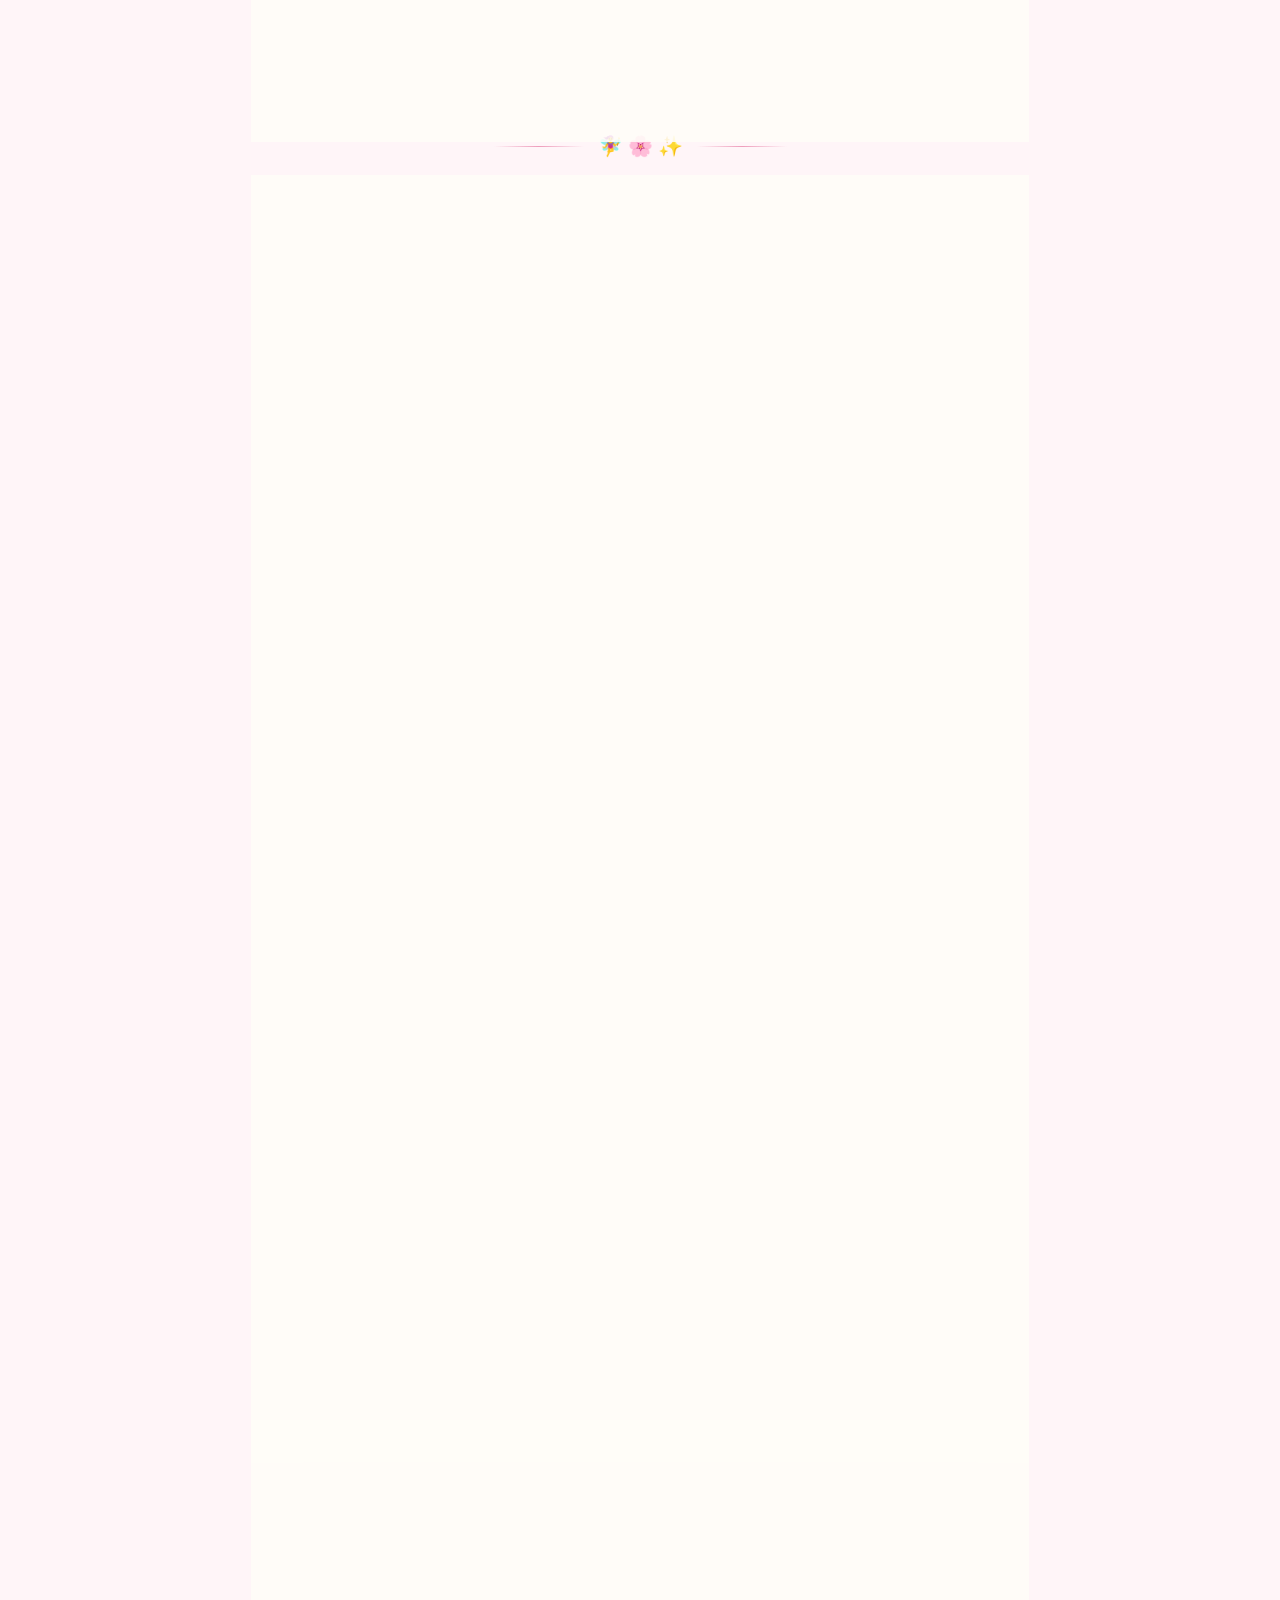
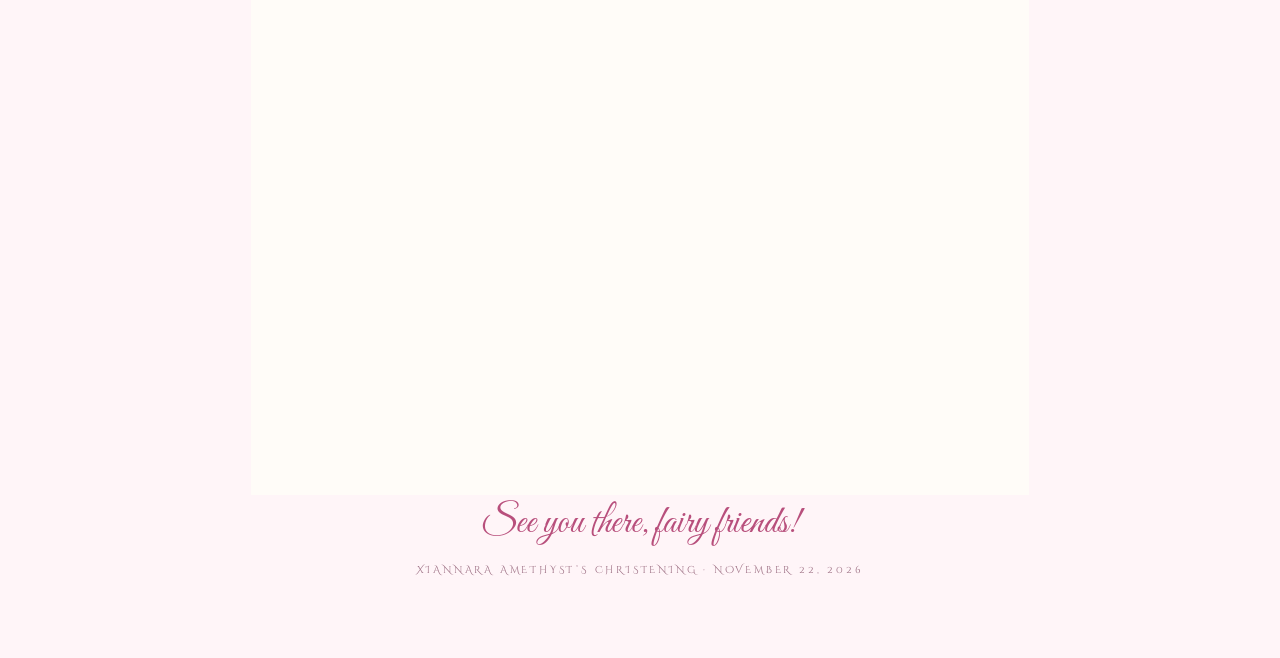
==== commit d580b18c: "Remove calendar icon from event details" ====
--- a/invite.html
+++ b/invite.html
@@ -312,7 +312,6 @@
       </div>
 
       <div class="date-block">
-        <div class="cal" aria-hidden="true">📅</div>
         <p class="full-date">November 22, 2026</p>
         <p class="day">Sunday</p>
       </div>
